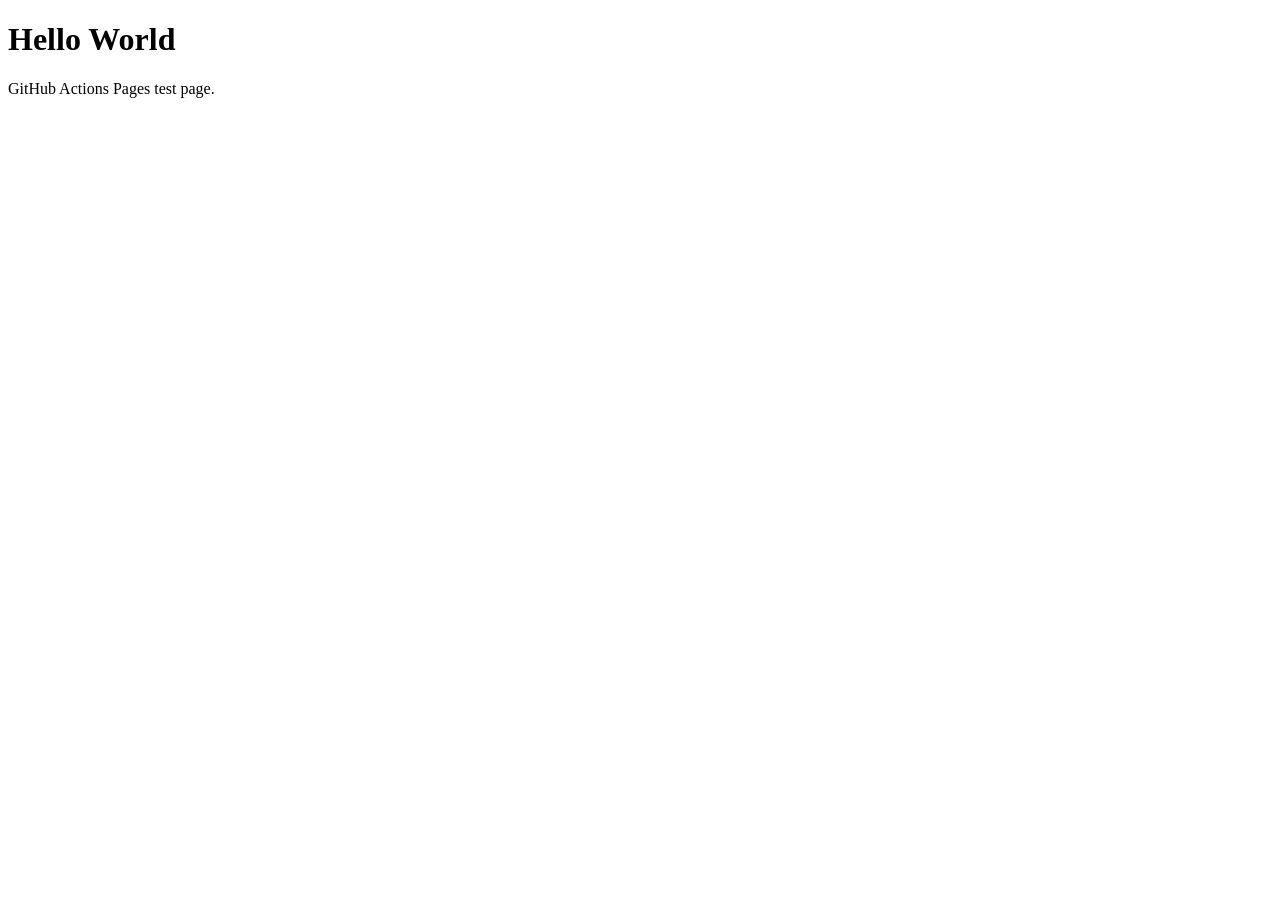
==== index.html @ bf252555 "Add simple Hello World index.html for GitHub Pages testing Agent-Logs-Url: https://github.com/rejuve" ====
<!DOCTYPE html>
<html lang="en">
<head>
  <meta charset="UTF-8">
  <meta name="viewport" content="width=device-width, initial-scale=1.0">
  <title>Hello World</title>
</head>
<body>
  <h1>Hello World</h1>
  <p>GitHub Actions Pages test page.</p>
</body>
</html>
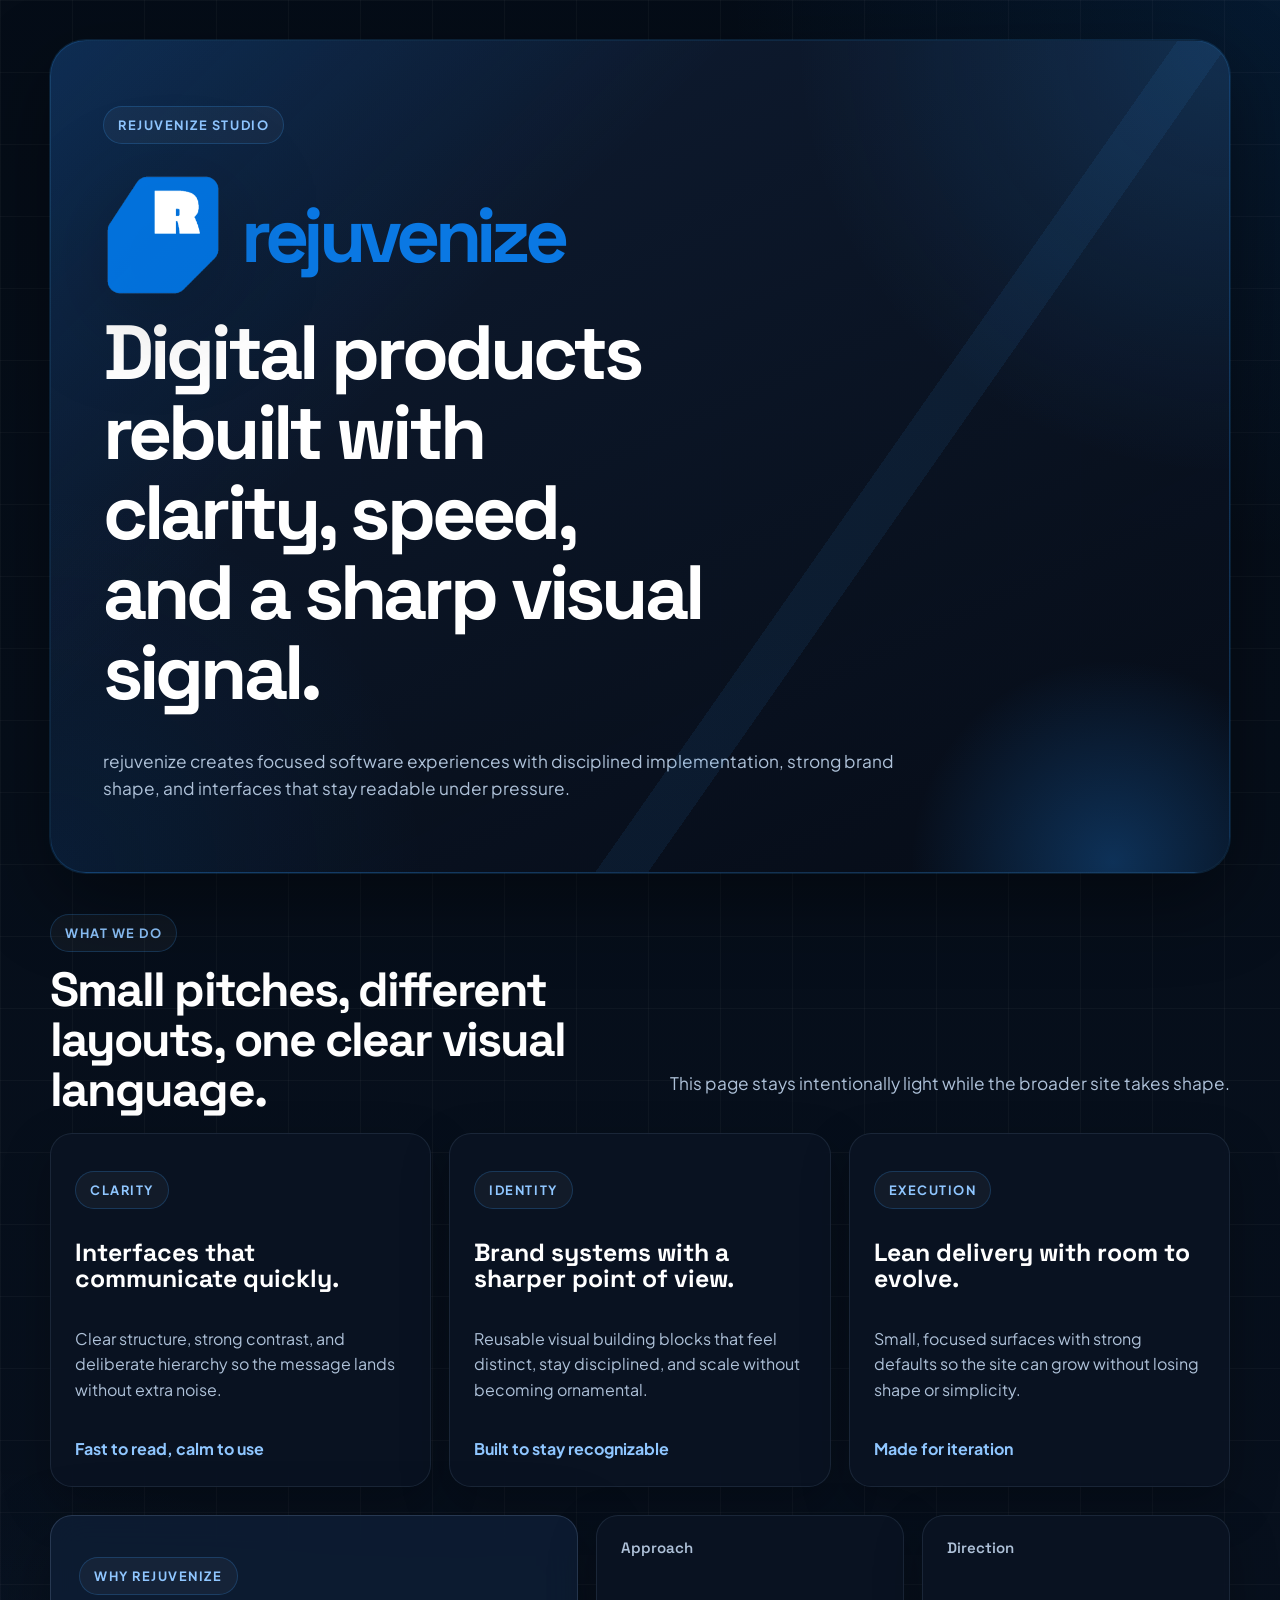
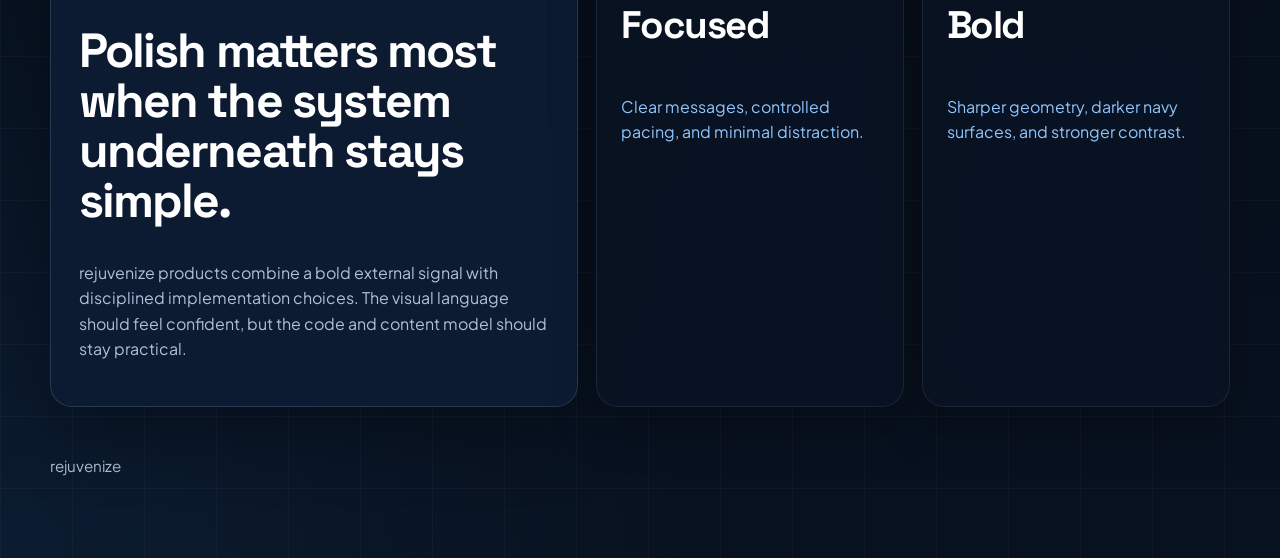
==== commit 8fbc394f: "Add Fiscora site structure with theme, icons, and landing pages" ====
--- a/index.html
+++ b/index.html
@@ -3,10 +3,85 @@
 <head>
   <meta charset="UTF-8">
   <meta name="viewport" content="width=device-width, initial-scale=1.0">
-  <title>Hello World</title>
+  <meta name="theme-color" content="#08111f">
+  <meta name="description" content="rejuvenize builds focused digital products with clear interfaces, strong systems, and measurable outcomes.">
+  <title>rejuvenize</title>
+  <link rel="icon" type="image/png" sizes="16x16" href="./icons/favicon-16.png">
+  <link rel="icon" type="image/png" sizes="32x32" href="./icons/favicon-32.png">
+  <link rel="apple-touch-icon" sizes="180x180" href="./icons/apple-touch-icon.png">
+  <link rel="icon" type="image/png" sizes="192x192" href="./icons/web-app-icon-192.png">
+  <link rel="stylesheet" href="./css/theme.css">
 </head>
-<body>
-  <h1>Hello World</h1>
-  <p>GitHub Actions Pages test page.</p>
+<body class="landing-page">
+  <main class="site-shell">
+    <section class="hero-card">
+      <div class="hero-copy">
+        <p class="eyebrow">rejuvenize Studio</p>
+        <div class="brand-lockup" aria-label="rejuvenize wordmark">
+          <img class="brand-mark" src="./icons/icon.png" alt="" aria-hidden="true">
+          <div class="brand-wordmark">rejuvenize</div>
+        </div>
+        <h1>Digital products rebuilt with clarity, speed, and a sharp visual signal.</h1>
+        <p class="lede">rejuvenize creates focused software experiences with disciplined implementation, strong brand shape, and interfaces that stay readable under pressure.</p>
+      </div>
+    </section>
+
+    <section class="section">
+      <div class="section-header">
+        <div>
+          <p class="eyebrow">What We Do</p>
+          <h2 class="section-title">Small pitches, different layouts, one clear visual language.</h2>
+        </div>
+        <p class="subtle section-copy">This page stays intentionally light while the broader site takes shape.</p>
+      </div>
+
+      <div class="card-grid">
+        <article class="surface-card product-card">
+          <p class="tag">Clarity</p>
+          <h3>Interfaces that communicate quickly.</h3>
+          <p>Clear structure, strong contrast, and deliberate hierarchy so the message lands without extra noise.</p>
+          <span class="text-link is-static">Fast to read, calm to use</span>
+        </article>
+
+        <article class="surface-card product-card">
+          <p class="tag">Identity</p>
+          <h3>Brand systems with a sharper point of view.</h3>
+          <p>Reusable visual building blocks that feel distinct, stay disciplined, and scale without becoming ornamental.</p>
+          <span class="text-link is-static">Built to stay recognizable</span>
+        </article>
+
+        <article class="surface-card product-card">
+          <p class="tag">Execution</p>
+          <h3>Lean delivery with room to evolve.</h3>
+          <p>Small, focused surfaces with strong defaults so the site can grow without losing shape or simplicity.</p>
+          <span class="text-link is-static">Made for iteration</span>
+        </article>
+      </div>
+    </section>
+
+    <section class="detail-grid">
+      <article class="elevated-card manifesto-card">
+        <p class="eyebrow">Why rejuvenize</p>
+        <h2>Polish matters most when the system underneath stays simple.</h2>
+        <p>rejuvenize products combine a bold external signal with disciplined implementation choices. The visual language should feel confident, but the code and content model should stay practical.</p>
+      </article>
+
+      <article class="metric-card">
+        <h3>Approach</h3>
+        <p class="metric-value">Focused</p>
+        <p class="metric-change">Clear messages, controlled pacing, and minimal distraction.</p>
+      </article>
+
+      <article class="metric-card">
+        <h3>Direction</h3>
+        <p class="metric-value">Bold</p>
+        <p class="metric-change">Sharper geometry, darker navy surfaces, and stronger contrast.</p>
+      </article>
+    </section>
+
+    <footer class="site-footer">
+      <p>rejuvenize</p>
+    </footer>
+  </main>
 </body>
 </html>
--- a/css/theme.css
+++ b/css/theme.css
@@ -0,0 +1,477 @@
+@import url('https://fonts.googleapis.com/css2?family=Plus+Jakarta+Sans:wght@400;500;600;700;800&family=Space+Grotesk:wght@500;700&display=swap');
+
+:root {
+  color-scheme: dark;
+
+  --color-background: #08111f;
+  --color-background-deep: #050b14;
+  --color-surface: rgba(10, 19, 35, 0.9);
+  --color-surface-elevated: rgba(13, 28, 50, 0.94);
+  --color-accent: #0a78e3;
+  --color-accent-strong: #33a0ff;
+  --color-accent-soft: rgba(10, 120, 227, 0.18);
+  --color-accent-glow: rgba(33, 145, 255, 0.28);
+  --color-text: #f3f8ff;
+  --color-text-high: #ffffff;
+  --color-text-secondary: #aec1d8;
+  --color-text-muted: #6c8098;
+  --color-divider: rgba(179, 213, 255, 0.1);
+  --color-divider-strong: rgba(179, 213, 255, 0.16);
+
+  --font-body: 'Plus Jakarta Sans', 'Avenir Next', 'Segoe UI', sans-serif;
+  --font-display: 'Space Grotesk', 'Plus Jakarta Sans', sans-serif;
+
+  --radius-xs: 12px;
+  --radius-sm: 16px;
+  --radius-md: 22px;
+  --radius-lg: 28px;
+  --radius-xl: 36px;
+  --radius-pill: 999px;
+
+  --shadow-soft: 0 18px 48px rgba(0, 0, 0, 0.26);
+  --shadow-card: 0 24px 70px rgba(0, 0, 0, 0.34);
+  --shadow-accent: 0 0 0 1px rgba(51, 160, 255, 0.14), 0 28px 80px rgba(0, 0, 0, 0.42);
+
+  --content-width: 1180px;
+}
+
+*,
+*::before,
+*::after {
+  box-sizing: border-box;
+}
+
+html {
+  background:
+    radial-gradient(circle at 18% 10%, rgba(10, 120, 227, 0.18), transparent 22%),
+    radial-gradient(circle at 84% 22%, rgba(51, 160, 255, 0.16), transparent 20%),
+    linear-gradient(180deg, rgba(255, 255, 255, 0.02), transparent 18%),
+    var(--color-background-deep);
+}
+
+body {
+  min-height: 100vh;
+  margin: 0;
+  padding: 40px 20px 64px;
+  color: var(--color-text);
+  font-family: var(--font-body);
+  line-height: 1.6;
+  background:
+    linear-gradient(rgba(255, 255, 255, 0.03) 1px, transparent 1px),
+    linear-gradient(90deg, rgba(255, 255, 255, 0.03) 1px, transparent 1px),
+    radial-gradient(circle at top right, rgba(10, 120, 227, 0.12), transparent 22%),
+    radial-gradient(circle at bottom left, rgba(51, 160, 255, 0.08), transparent 28%),
+    linear-gradient(180deg, rgba(3, 10, 19, 0.64), rgba(8, 17, 31, 0.94)),
+    var(--color-background);
+  background-size: 72px 72px, 72px 72px, auto, auto, auto, auto;
+}
+
+img,
+svg,
+video {
+  display: block;
+  max-width: 100%;
+}
+
+a {
+  color: var(--color-accent-strong);
+  text-decoration: none;
+  transition:
+    color 180ms ease,
+    border-color 180ms ease,
+    background-color 180ms ease,
+    transform 180ms ease,
+    box-shadow 180ms ease;
+}
+
+a:hover {
+  color: var(--color-text-high);
+}
+
+p,
+li,
+dd {
+  color: var(--color-text-secondary);
+}
+
+h1,
+h2,
+h3,
+h4,
+h5,
+h6 {
+  margin: 0;
+  color: var(--color-text-high);
+  font-family: var(--font-display);
+  line-height: 1.04;
+}
+
+h1 {
+  font-size: clamp(2.8rem, 6vw, 5.6rem);
+  letter-spacing: -0.05em;
+  max-width: 12ch;
+}
+
+h2 {
+  font-size: clamp(1.9rem, 4vw, 3rem);
+  letter-spacing: -0.04em;
+}
+
+h3 {
+  font-size: clamp(1.2rem, 2.4vw, 1.55rem);
+}
+
+main,
+.page-shell,
+.site-shell {
+  width: min(100%, var(--content-width));
+  margin: 0 auto;
+}
+
+.site-shell,
+.page-shell {
+  display: grid;
+  gap: 28px;
+}
+
+.hero-card,
+.surface-card,
+.elevated-card,
+.metric-card {
+  position: relative;
+  overflow: hidden;
+  border-radius: var(--radius-md);
+}
+
+.surface-card,
+.metric-card {
+  padding: 24px;
+  background: var(--color-surface);
+  border: 1px solid var(--color-divider);
+  box-shadow: var(--shadow-soft);
+  backdrop-filter: blur(14px);
+}
+
+.elevated-card {
+  padding: 28px;
+  background: var(--color-surface-elevated);
+  border: 1px solid var(--color-divider-strong);
+  box-shadow: var(--shadow-card);
+  backdrop-filter: blur(18px);
+}
+
+.hero-card {
+  padding: clamp(28px, 5vw, 52px);
+  border-radius: var(--radius-xl);
+  border: 1px solid rgba(51, 160, 255, 0.18);
+  background:
+    linear-gradient(135deg, rgba(10, 120, 227, 0.18), transparent 34%),
+    radial-gradient(circle at top right, rgba(51, 160, 255, 0.18), transparent 30%),
+    radial-gradient(circle at bottom left, rgba(10, 120, 227, 0.1), transparent 26%),
+    linear-gradient(155deg, rgba(15, 29, 52, 0.98), rgba(6, 12, 22, 0.96));
+  box-shadow: var(--shadow-accent);
+}
+
+.hero-card::before {
+  content: '';
+  position: absolute;
+  inset: 0;
+  background:
+    linear-gradient(125deg, transparent 0 64%, rgba(51, 160, 255, 0.08) 64% 67%, transparent 67% 100%);
+  pointer-events: none;
+}
+
+.hero-card::after {
+  content: '';
+  position: absolute;
+  right: -8%;
+  bottom: -24%;
+  width: min(44vw, 420px);
+  aspect-ratio: 1;
+  border-radius: 24% 32% 38% 24%;
+  transform: rotate(14deg);
+  background: radial-gradient(circle, var(--color-accent-glow), transparent 68%);
+  pointer-events: none;
+}
+
+.hero-grid {
+  display: grid;
+  grid-template-columns: minmax(0, 1.35fr) minmax(300px, 0.85fr);
+  gap: 24px;
+  align-items: stretch;
+}
+
+.hero-copy,
+.section,
+.detail-grid,
+.product-card,
+.manifesto-card,
+.signal-panel {
+  display: grid;
+  gap: 18px;
+}
+
+.brand-lockup {
+  display: flex;
+  flex-wrap: wrap;
+  align-items: center;
+  gap: 18px;
+}
+
+.brand-mark {
+  display: block;
+  width: clamp(88px, 12vw, 120px);
+  aspect-ratio: 1;
+  height: auto;
+  object-fit: contain;
+  filter: drop-shadow(0 20px 50px rgba(0, 0, 0, 0.28));
+}
+
+.brand-wordmark {
+  color: var(--color-accent);
+  font-family: var(--font-display);
+  font-size: clamp(2.6rem, 6vw, 5.4rem);
+  font-weight: 700;
+  letter-spacing: -0.07em;
+  line-height: 0.9;
+  text-transform: lowercase;
+}
+
+.eyebrow,
+.tag {
+  display: inline-flex;
+  align-items: center;
+  gap: 8px;
+  width: fit-content;
+  padding: 8px 14px;
+  border-radius: var(--radius-pill);
+  background: rgba(255, 255, 255, 0.04);
+  border: 1px solid rgba(51, 160, 255, 0.22);
+  color: #8fc6ff;
+  font-size: 0.8rem;
+  font-weight: 700;
+  letter-spacing: 0.12em;
+  text-transform: uppercase;
+}
+
+.lede,
+.section-copy {
+  max-width: 64ch;
+  font-size: 1.08rem;
+  color: var(--color-text-secondary);
+}
+
+.action-row {
+  display: flex;
+  flex-wrap: wrap;
+  gap: 12px;
+}
+
+.button-primary,
+.button-secondary {
+  display: inline-flex;
+  align-items: center;
+  justify-content: center;
+  gap: 10px;
+  min-height: 52px;
+  padding: 14px 20px;
+  border-radius: var(--radius-pill);
+  border: 1px solid transparent;
+  font: inherit;
+  font-weight: 700;
+  line-height: 1;
+  cursor: pointer;
+}
+
+.button-primary {
+  color: #f7fbff;
+  background: linear-gradient(135deg, #1c92ff, var(--color-accent));
+  box-shadow: 0 14px 34px rgba(10, 120, 227, 0.24);
+}
+
+.button-primary:hover {
+  transform: translateY(-1px);
+  box-shadow: 0 18px 42px rgba(10, 120, 227, 0.3);
+}
+
+.button-secondary {
+  color: var(--color-text-high);
+  background: rgba(255, 255, 255, 0.04);
+  border-color: var(--color-divider);
+}
+
+.button-secondary:hover {
+  background: rgba(255, 255, 255, 0.08);
+  border-color: rgba(143, 198, 255, 0.28);
+  transform: translateY(-1px);
+}
+
+.section-header {
+  display: flex;
+  flex-wrap: wrap;
+  align-items: end;
+  justify-content: space-between;
+  gap: 12px;
+}
+
+.section-title {
+  max-width: 18ch;
+}
+
+.card-grid,
+.detail-grid {
+  display: grid;
+  gap: 18px;
+}
+
+.card-grid {
+  grid-template-columns: repeat(auto-fit, minmax(240px, 1fr));
+}
+
+.detail-grid {
+  grid-template-columns: minmax(0, 1.2fr) repeat(2, minmax(0, 0.7fr));
+}
+
+.product-card {
+  min-height: 100%;
+}
+
+.text-link {
+  display: inline-flex;
+  align-items: center;
+  gap: 10px;
+  margin-top: auto;
+  color: #8fc6ff;
+  font-weight: 700;
+}
+
+.text-link::after {
+  content: '->';
+}
+
+.text-link.is-static::after {
+  content: '';
+}
+
+.muted,
+.subtle {
+  color: var(--color-text-secondary);
+}
+
+.signal-panel {
+  align-content: start;
+}
+
+.signal-label {
+  margin: 0;
+  color: #8fc6ff;
+  font-size: 0.82rem;
+  font-weight: 700;
+  letter-spacing: 0.12em;
+  text-transform: uppercase;
+}
+
+.signal-list {
+  display: grid;
+  gap: 12px;
+  padding: 0;
+  margin: 0;
+  list-style: none;
+}
+
+.signal-list li {
+  display: grid;
+  grid-template-columns: auto 1fr;
+  gap: 12px;
+  align-items: start;
+}
+
+.signal-list span {
+  display: inline-flex;
+  align-items: center;
+  justify-content: center;
+  width: 34px;
+  min-width: 34px;
+  height: 34px;
+  border-radius: 50%;
+  background: rgba(51, 160, 255, 0.12);
+  color: #9bd0ff;
+  font-size: 0.82rem;
+  font-weight: 800;
+}
+
+.metric-card h3 {
+  color: var(--color-text-secondary);
+  font-size: 0.94rem;
+  font-weight: 600;
+}
+
+.metric-value {
+  color: var(--color-text-high);
+  font-family: var(--font-display);
+  font-size: clamp(1.8rem, 3vw, 2.6rem);
+  font-weight: 700;
+  letter-spacing: -0.04em;
+}
+
+.metric-change {
+  color: #8fc6ff;
+}
+
+.site-footer {
+  display: flex;
+  flex-wrap: wrap;
+  justify-content: space-between;
+  gap: 12px;
+  padding-top: 4px;
+  color: var(--color-text-muted);
+  font-size: 0.95rem;
+}
+
+.footer-links {
+  display: flex;
+  flex-wrap: wrap;
+  gap: 16px;
+}
+
+@media (max-width: 920px) {
+  .hero-grid,
+  .detail-grid {
+    grid-template-columns: 1fr;
+  }
+
+  .section-title {
+    max-width: 24ch;
+  }
+}
+
+@media (max-width: 720px) {
+  body {
+    padding: 24px 16px 40px;
+    background-size: 48px 48px, 48px 48px, auto, auto, auto, auto;
+  }
+
+  .hero-card,
+  .surface-card,
+  .elevated-card,
+  .metric-card {
+    padding: 22px;
+  }
+
+  .brand-lockup {
+    gap: 14px;
+  }
+
+  .brand-wordmark {
+    font-size: clamp(2.1rem, 11vw, 3.5rem);
+  }
+
+  .button-primary,
+  .button-secondary {
+    width: 100%;
+  }
+
+  .action-row {
+    display: grid;
+  }
+}
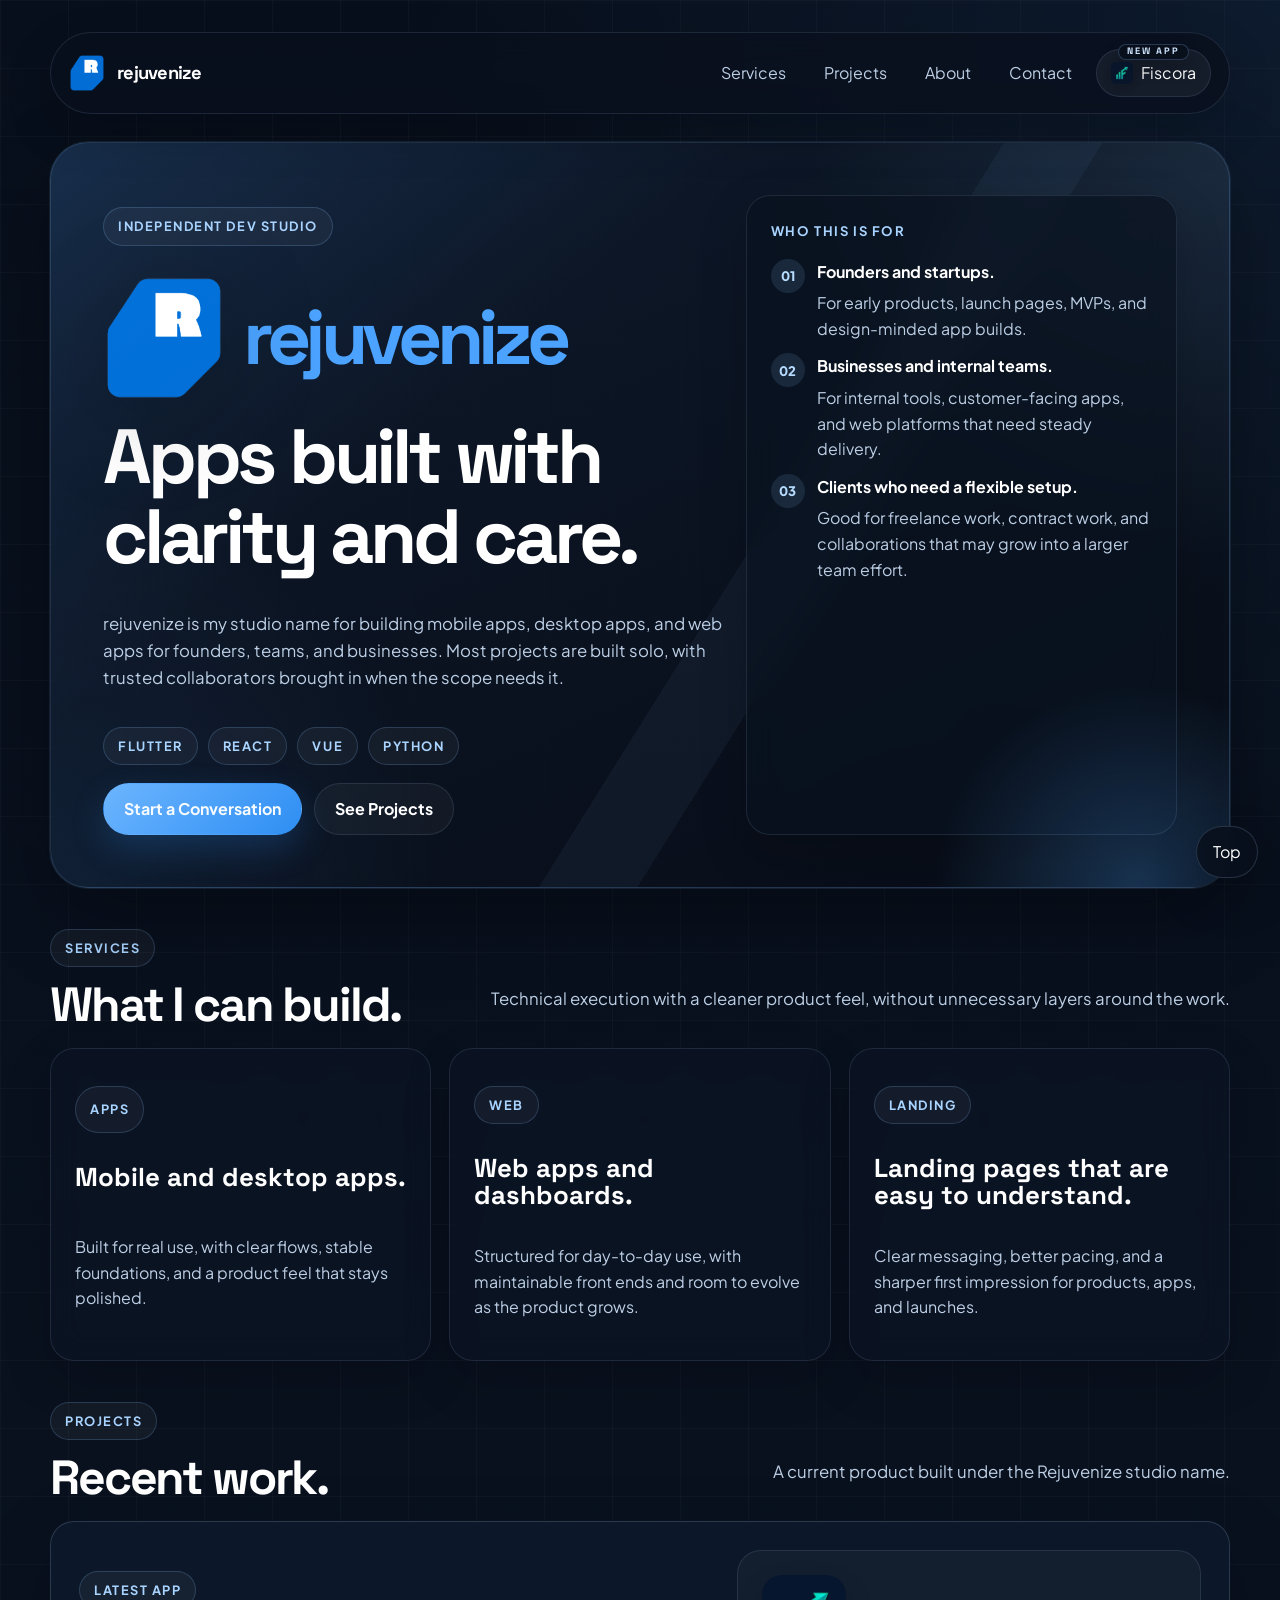
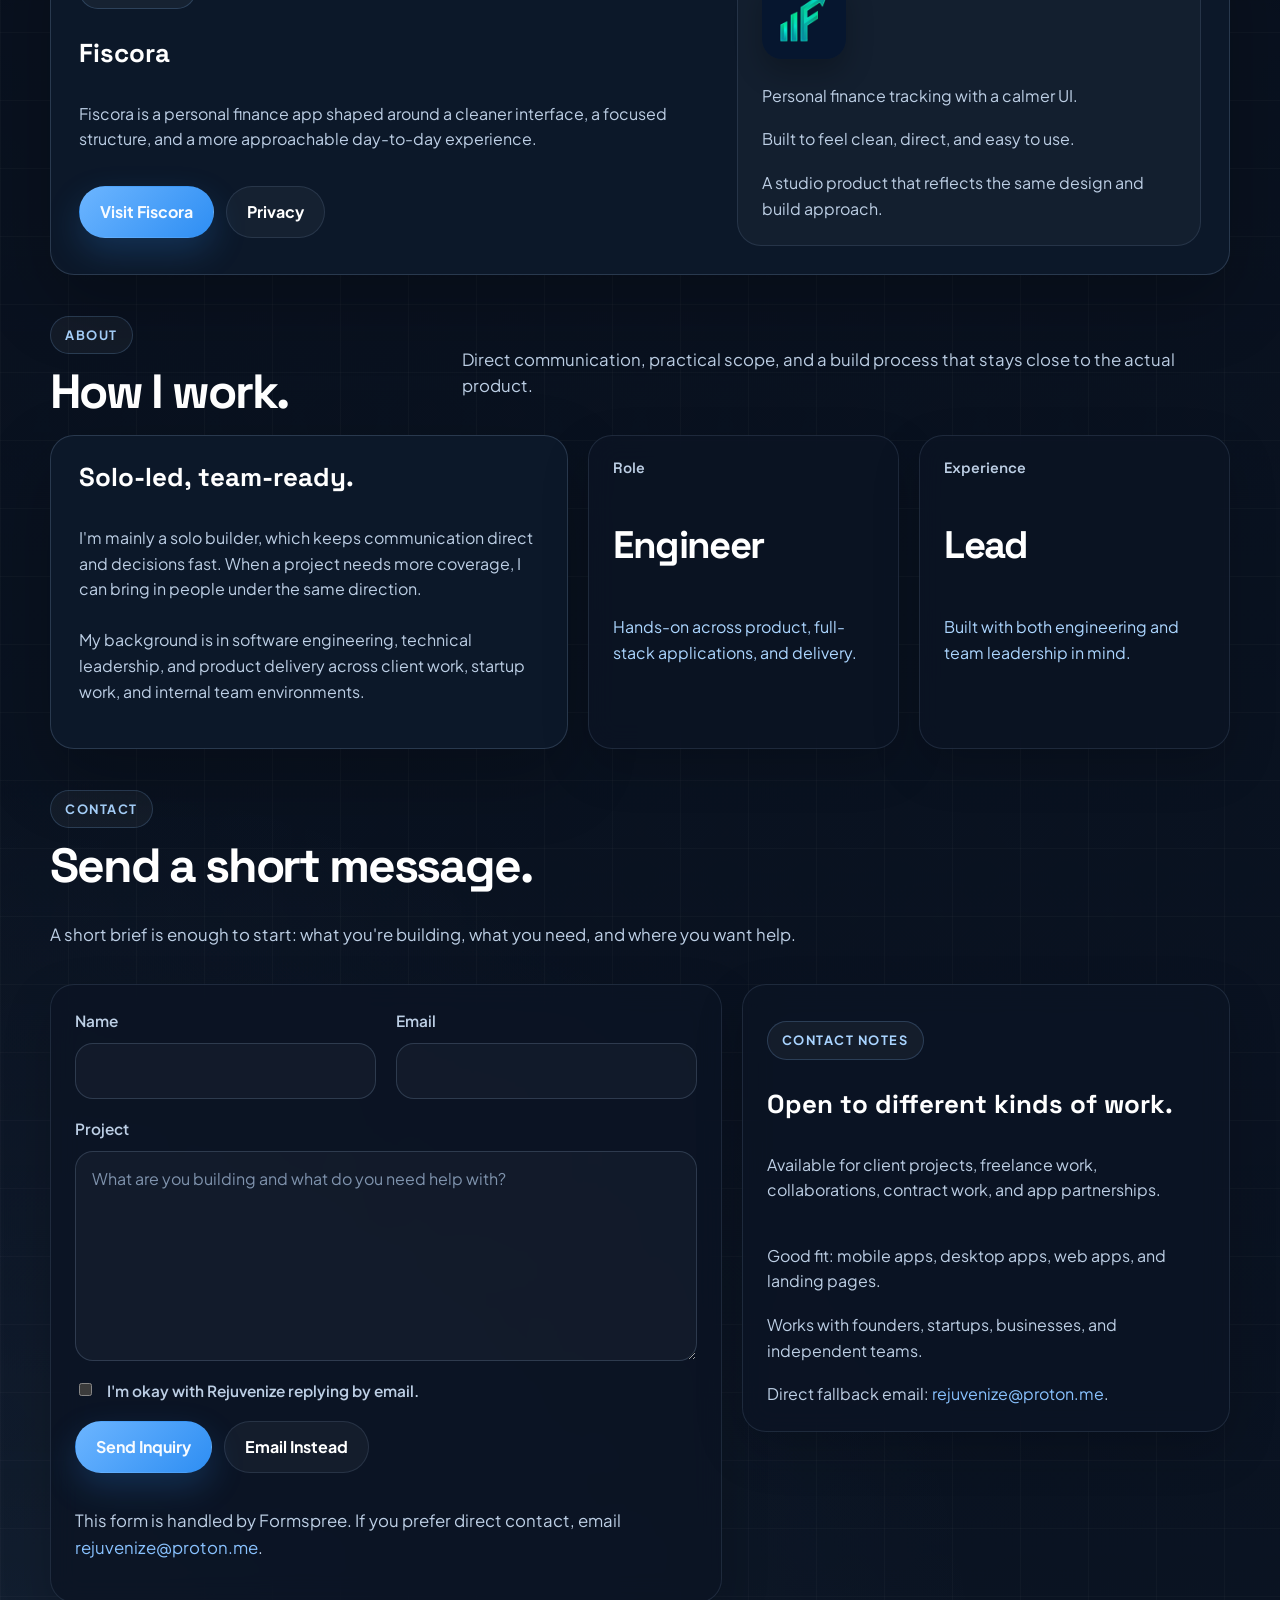
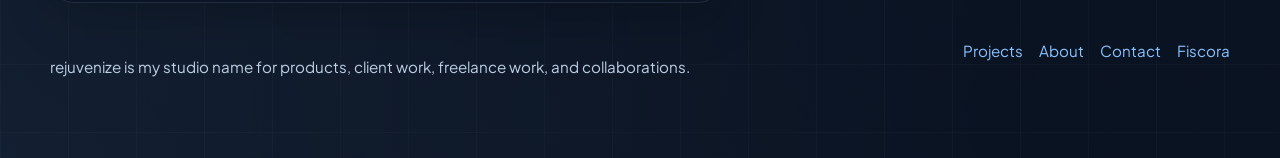
==== commit 2687ff9e: "refactor: update theme styles and enhance HTML structure - Modified CSS variables for improved color" ====
--- a/index.html
+++ b/index.html
@@ -3,8 +3,10 @@
 <head>
   <meta charset="UTF-8">
   <meta name="viewport" content="width=device-width, initial-scale=1.0">
-  <meta name="theme-color" content="#08111f">
-  <meta name="description" content="rejuvenize builds focused digital products with clear interfaces, strong systems, and measurable outcomes.">
+  <meta name="theme-color" content="#0a1322">
+  <meta name="description" content="rejuvenize is an indie-focused dev studio building mobile apps, desktop apps, and web apps for founders, teams, and businesses.">
+  <meta name="google-site-verification" content="tuWBf2UiYq0NSJHIGPPIli4gIiateKBWPWQjrOWc-LE" />
+
   <title>rejuvenize</title>
   <link rel="icon" type="image/png" sizes="16x16" href="./icons/favicon-16.png">
   <link rel="icon" type="image/png" sizes="32x32" href="./icons/favicon-32.png">
@@ -12,76 +14,271 @@
   <link rel="icon" type="image/png" sizes="192x192" href="./icons/web-app-icon-192.png">
   <link rel="stylesheet" href="./css/theme.css">
 </head>
-<body class="landing-page">
+<body class="landing-page" id="top">
   <main class="site-shell">
-    <section class="hero-card">
+    <header class="topbar surface-card">
+      <a class="mini-brand" href="#top" aria-label="rejuvenize home">
+        <img class="mini-brand-mark" src="./icons/icon.png" alt="" aria-hidden="true">
+        <span class="mini-brand-wordmark">rejuvenize</span>
+      </a>
+
+      <div class="nav-shell">
+        <input class="nav-toggle-input" id="nav-toggle" type="checkbox" aria-hidden="true">
+        <label class="nav-toggle" for="nav-toggle" aria-label="Toggle navigation">
+          <span class="nav-toggle-bar"></span>
+          <span class="nav-toggle-bar"></span>
+          <span class="nav-toggle-bar"></span>
+          <span class="visually-hidden">Menu</span>
+        </label>
+
+        <nav class="site-nav" aria-label="Primary navigation">
+          <a href="#services">Services</a>
+          <a href="#projects">Projects</a>
+          <a href="#about">About</a>
+          <a href="#contact">Contact</a>
+          <a class="nav-cta nav-app-link" href="./fiscora/" aria-label="Latest App: Fiscora">
+            <span class="nav-app-badge" aria-hidden="true">New app</span>
+            <img class="nav-app-icon" src="./fiscora/icons/favicon-32.png" alt="" aria-hidden="true">
+            <span>Fiscora</span>
+          </a>
+        </nav>
+      </div>
+    </header>
+
+    <section class="hero-card hero-grid" aria-labelledby="hero-title">
       <div class="hero-copy">
-        <p class="eyebrow">rejuvenize Studio</p>
+        <p class="eyebrow">Independent Dev Studio</p>
+
         <div class="brand-lockup" aria-label="rejuvenize wordmark">
           <img class="brand-mark" src="./icons/icon.png" alt="" aria-hidden="true">
           <div class="brand-wordmark">rejuvenize</div>
         </div>
-        <h1>Digital products rebuilt with clarity, speed, and a sharp visual signal.</h1>
-        <p class="lede">rejuvenize creates focused software experiences with disciplined implementation, strong brand shape, and interfaces that stay readable under pressure.</p>
-      </div>
-    </section>
-
-    <section class="section">
-      <div class="section-header">
-        <div>
-          <p class="eyebrow">What We Do</p>
-          <h2 class="section-title">Small pitches, different layouts, one clear visual language.</h2>
-        </div>
-        <p class="subtle section-copy">This page stays intentionally light while the broader site takes shape.</p>
+
+        <h1 id="hero-title">Apps built with clarity and care.</h1>
+        <p class="lede">rejuvenize is my studio name for building mobile apps, desktop apps, and web apps for founders, teams, and businesses. Most projects are built solo, with trusted collaborators brought in when the scope needs it.</p>
+
+        <div class="pill-row" aria-label="Studio focus areas">
+          <span class="tag">Flutter</span>
+          <span class="tag">React</span>
+          <span class="tag">Vue</span>
+          <span class="tag">Python</span>
+        </div>
+
+        <div class="action-row">
+          <a class="button-primary" href="#contact">Start a Conversation</a>
+          <a class="button-secondary" href="#projects">See Projects</a>
+        </div>
+      </div>
+
+      <aside class="surface-card hero-panel signal-panel" aria-labelledby="fit-title">
+        <p class="signal-label" id="fit-title">Who this is for</p>
+
+        <ul class="signal-list">
+          <li>
+            <span>01</span>
+            <div>
+              <strong>Founders and startups.</strong>
+              <p>For early products, launch pages, MVPs, and design-minded app builds.</p>
+            </div>
+          </li>
+          <li>
+            <span>02</span>
+            <div>
+              <strong>Businesses and internal teams.</strong>
+              <p>For internal tools, customer-facing apps, and web platforms that need steady delivery.</p>
+            </div>
+          </li>
+          <li>
+            <span>03</span>
+            <div>
+              <strong>Clients who need a flexible setup.</strong>
+              <p>Good for freelance work, contract work, and collaborations that may grow into a larger team effort.</p>
+            </div>
+          </li>
+        </ul>
+      </aside>
+    </section>
+
+    <section class="section" id="services" aria-labelledby="services-title">
+      <div class="section-header">
+        <div>
+          <p class="eyebrow">Services</p>
+          <h2 class="section-title" id="services-title">What I can build.</h2>
+        </div>
+        <p class="section-copy">Technical execution with a cleaner product feel, without unnecessary layers around the work.</p>
       </div>
 
       <div class="card-grid">
         <article class="surface-card product-card">
-          <p class="tag">Clarity</p>
-          <h3>Interfaces that communicate quickly.</h3>
-          <p>Clear structure, strong contrast, and deliberate hierarchy so the message lands without extra noise.</p>
-          <span class="text-link is-static">Fast to read, calm to use</span>
+          <p class="tag">Apps</p>
+          <h3>Mobile and desktop apps.</h3>
+          <p>Built for real use, with clear flows, stable foundations, and a product feel that stays polished.</p>
         </article>
 
         <article class="surface-card product-card">
-          <p class="tag">Identity</p>
-          <h3>Brand systems with a sharper point of view.</h3>
-          <p>Reusable visual building blocks that feel distinct, stay disciplined, and scale without becoming ornamental.</p>
-          <span class="text-link is-static">Built to stay recognizable</span>
+          <p class="tag">Web</p>
+          <h3>Web apps and dashboards.</h3>
+          <p>Structured for day-to-day use, with maintainable front ends and room to evolve as the product grows.</p>
         </article>
 
         <article class="surface-card product-card">
-          <p class="tag">Execution</p>
-          <h3>Lean delivery with room to evolve.</h3>
-          <p>Small, focused surfaces with strong defaults so the site can grow without losing shape or simplicity.</p>
-          <span class="text-link is-static">Made for iteration</span>
-        </article>
-      </div>
-    </section>
-
-    <section class="detail-grid">
-      <article class="elevated-card manifesto-card">
-        <p class="eyebrow">Why rejuvenize</p>
-        <h2>Polish matters most when the system underneath stays simple.</h2>
-        <p>rejuvenize products combine a bold external signal with disciplined implementation choices. The visual language should feel confident, but the code and content model should stay practical.</p>
+          <p class="tag">Landing</p>
+          <h3>Landing pages that are easy to understand.</h3>
+          <p>Clear messaging, better pacing, and a sharper first impression for products, apps, and launches.</p>
+        </article>
+      </div>
+    </section>
+
+    <section class="section" id="projects" aria-labelledby="projects-title">
+      <div class="section-header">
+        <div>
+          <p class="eyebrow">Projects</p>
+          <h2 class="section-title" id="projects-title">Recent work.</h2>
+        </div>
+        <p class="section-copy">A current product built under the Rejuvenize studio name.</p>
+      </div>
+
+      <article class="elevated-card project-feature">
+        <div class="project-feature-copy">
+          <p class="tag">Latest App</p>
+          <h3>Fiscora</h3>
+          <p>Fiscora is a personal finance app shaped around a cleaner interface, a focused structure, and a more approachable day-to-day experience.</p>
+
+          <div class="action-row">
+            <a class="button-primary" href="./fiscora/">Visit Fiscora</a>
+            <a class="button-secondary" href="./fiscora/privacy-policy.html">Privacy</a>
+          </div>
+        </div>
+
+        <div class="project-feature-panel">
+          <img class="project-app-icon" src="./fiscora/icons/web-app-icon-192.png" alt="Fiscora app icon">
+
+          <ul class="project-highlights">
+            <li>Personal finance tracking with a calmer UI.</li>
+            <li>Built to feel clean, direct, and easy to use.</li>
+            <li>A studio product that reflects the same design and build approach.</li>
+          </ul>
+        </div>
       </article>
-
-      <article class="metric-card">
-        <h3>Approach</h3>
-        <p class="metric-value">Focused</p>
-        <p class="metric-change">Clear messages, controlled pacing, and minimal distraction.</p>
-      </article>
-
-      <article class="metric-card">
-        <h3>Direction</h3>
-        <p class="metric-value">Bold</p>
-        <p class="metric-change">Sharper geometry, darker navy surfaces, and stronger contrast.</p>
-      </article>
+    </section>
+
+    <section class="section" id="about" aria-labelledby="about-title">
+      <div class="section-header">
+        <div>
+          <p class="eyebrow">About</p>
+          <h2 class="section-title" id="about-title">How I work.</h2>
+        </div>
+        <p class="section-copy">Direct communication, practical scope, and a build process that stays close to the actual product.</p>
+      </div>
+
+      <div class="about-grid">
+        <article class="elevated-card manifesto-card">
+          <h3>Solo-led, team-ready.</h3>
+          <p>I'm mainly a solo builder, which keeps communication direct and decisions fast. When a project needs more coverage, I can bring in people under the same direction. <br /><br />
+            My background is in software engineering, technical leadership, and product delivery across client work, startup work, and internal team environments.</p>
+        </article>
+
+        <article class="metric-card">
+          <h3>Role</h3>
+          <p class="metric-value">Engineer</p>
+          <p class="metric-change">Hands-on across product, full-stack applications, and delivery.</p>
+        </article>
+
+        <article class="metric-card">
+          <h3>Experience</h3>
+          <p class="metric-value">Lead</p>
+          <p class="metric-change">Built with both engineering and team leadership in mind.</p>
+        </article>
+      </div>
+    </section>
+
+    <section class="section" id="contact" aria-labelledby="contact-title">
+      <div class="section-header">
+        <div>
+          <p class="eyebrow">Contact</p>
+          <h2 class="section-title" id="contact-title">Send a short message.</h2>
+        </div>
+        <p class="section-copy">A short brief is enough to start: what you're building, what you need, and where you want help.</p>
+      </div>
+
+      <div class="contact-grid">
+        <!-- Replace the action URL with your protected form provider endpoint before going live, and enable provider-side CAPTCHA or bot scoring. -->
+        <form class="surface-card contact-form" action="https://formspree.io/f/xdaygvnp" method="POST">
+          <input type="hidden" name="_subject" value="New Rejuvenize studio inquiry">
+
+          <div class="contact-trap" aria-hidden="true">
+            <label for="company-name">Company</label>
+            <input id="company-name" name="_gotcha" type="text" tabindex="-1" autocomplete="off">
+          </div>
+
+          <div class="field-grid">
+            <label class="form-field" for="contact-name">
+              <span>Name</span>
+              <input id="contact-name" name="name" type="text" autocomplete="name" required>
+            </label>
+
+            <label class="form-field" for="contact-email">
+              <span>Email</span>
+              <input id="contact-email" name="email" type="email" autocomplete="email" required>
+            </label>
+          </div>
+
+          <label class="form-field" for="contact-message">
+            <span>Project</span>
+            <textarea id="contact-message" name="message" rows="7" autocomplete="off" placeholder="What are you building and what do you need help with?" required></textarea>
+          </label>
+
+          <label class="checkbox-field" for="contact-consent">
+            <input id="contact-consent" name="consent" type="checkbox" required>
+            <span>I'm okay with Rejuvenize replying by email.</span>
+          </label>
+
+          <div class="action-row">
+            <button class="button-primary" type="submit">Send Inquiry</button>
+            <a class="button-secondary" href="mailto:rejuvenize@proton.me">Email Instead</a>
+          </div>
+
+          <p class="form-note">This form is handled by Formspree. If you prefer direct contact, email <a href="mailto:rejuvenize@proton.me">rejuvenize@proton.me</a>.</p>
+        </form>
+
+        <aside class="surface-card contact-panel" aria-labelledby="contact-notes-title">
+          <p class="tag">Contact Notes</p>
+          <h3 id="contact-notes-title">Open to different kinds of work.</h3>
+          <p>Available for client projects, freelance work, collaborations, contract work, and app partnerships.</p>
+          <ul class="contact-list">
+            <li>Good fit: mobile apps, desktop apps, web apps, and landing pages.</li>
+            <li>Works with founders, startups, businesses, and independent teams.</li>
+            <li>Direct fallback email: <a href="mailto:rejuvenize@proton.me">rejuvenize@proton.me</a>.</li>
+          </ul>
+        </aside>
+      </div>
     </section>
 
     <footer class="site-footer">
-      <p>rejuvenize</p>
+      <p>rejuvenize is my studio name for products, client work, freelance work, and collaborations.</p>
+
+      <div class="footer-links">
+        <a href="#projects">Projects</a>
+        <a href="#about">About</a>
+        <a href="#contact">Contact</a>
+        <a href="./fiscora/">Fiscora</a>
+      </div>
     </footer>
   </main>
+
+  <a class="back-to-top" href="#top" aria-label="Return to top">Top</a>
+
+  <script>
+    const navToggle = document.querySelector('#nav-toggle');
+    const navLinks = document.querySelectorAll('.site-nav a');
+
+    if (navToggle && navLinks.length > 0) {
+      navLinks.forEach((link) => {
+        link.addEventListener('click', () => {
+          navToggle.checked = false;
+        });
+      });
+    }
+  </script>
 </body>
 </html>
--- a/css/theme.css
+++ b/css/theme.css
@@ -3,34 +3,35 @@
 :root {
   color-scheme: dark;
 
-  --color-background: #08111f;
-  --color-background-deep: #050b14;
-  --color-surface: rgba(10, 19, 35, 0.9);
-  --color-surface-elevated: rgba(13, 28, 50, 0.94);
-  --color-accent: #0a78e3;
-  --color-accent-strong: #33a0ff;
-  --color-accent-soft: rgba(10, 120, 227, 0.18);
-  --color-accent-glow: rgba(33, 145, 255, 0.28);
-  --color-text: #f3f8ff;
+  --color-background: #0a1322;
+  --color-background-deep: #060c15;
+  --color-surface: rgba(11, 20, 36, 0.82);
+  --color-surface-elevated: rgba(14, 25, 43, 0.92);
+  --color-surface-soft: rgba(255, 255, 255, 0.04);
+  --color-accent: #4ba3ff;
+  --color-accent-strong: #89c2ff;
+  --color-accent-soft: rgba(75, 163, 255, 0.15);
+  --color-accent-glow: rgba(75, 163, 255, 0.24);
+  --color-text: #edf4ff;
   --color-text-high: #ffffff;
-  --color-text-secondary: #aec1d8;
-  --color-text-muted: #6c8098;
-  --color-divider: rgba(179, 213, 255, 0.1);
-  --color-divider-strong: rgba(179, 213, 255, 0.16);
+  --color-text-secondary: #bdcfe5;
+  --color-text-muted: #7f93ad;
+  --color-divider: rgba(173, 204, 241, 0.12);
+  --color-divider-strong: rgba(173, 204, 241, 0.18);
 
   --font-body: 'Plus Jakarta Sans', 'Avenir Next', 'Segoe UI', sans-serif;
   --font-display: 'Space Grotesk', 'Plus Jakarta Sans', sans-serif;
 
   --radius-xs: 12px;
-  --radius-sm: 16px;
-  --radius-md: 22px;
-  --radius-lg: 28px;
-  --radius-xl: 36px;
+  --radius-sm: 18px;
+  --radius-md: 24px;
+  --radius-lg: 30px;
+  --radius-xl: 38px;
   --radius-pill: 999px;
 
-  --shadow-soft: 0 18px 48px rgba(0, 0, 0, 0.26);
-  --shadow-card: 0 24px 70px rgba(0, 0, 0, 0.34);
-  --shadow-accent: 0 0 0 1px rgba(51, 160, 255, 0.14), 0 28px 80px rgba(0, 0, 0, 0.42);
+  --shadow-soft: 0 18px 48px rgba(0, 0, 0, 0.18);
+  --shadow-card: 0 28px 72px rgba(0, 0, 0, 0.24);
+  --shadow-accent: 0 0 0 1px rgba(137, 194, 255, 0.1), 0 30px 80px rgba(0, 0, 0, 0.3);
 
   --content-width: 1180px;
 }
@@ -42,28 +43,29 @@
 }
 
 html {
+  scroll-behavior: smooth;
   background:
-    radial-gradient(circle at 18% 10%, rgba(10, 120, 227, 0.18), transparent 22%),
-    radial-gradient(circle at 84% 22%, rgba(51, 160, 255, 0.16), transparent 20%),
-    linear-gradient(180deg, rgba(255, 255, 255, 0.02), transparent 18%),
+    radial-gradient(circle at 16% 14%, rgba(75, 163, 255, 0.15), transparent 22%),
+    radial-gradient(circle at 84% 18%, rgba(137, 194, 255, 0.12), transparent 18%),
+    linear-gradient(180deg, rgba(255, 255, 255, 0.02), transparent 20%),
     var(--color-background-deep);
 }
 
 body {
   min-height: 100vh;
   margin: 0;
-  padding: 40px 20px 64px;
+  padding: 32px 20px 64px;
   color: var(--color-text);
   font-family: var(--font-body);
   line-height: 1.6;
   background:
-    linear-gradient(rgba(255, 255, 255, 0.03) 1px, transparent 1px),
-    linear-gradient(90deg, rgba(255, 255, 255, 0.03) 1px, transparent 1px),
-    radial-gradient(circle at top right, rgba(10, 120, 227, 0.12), transparent 22%),
-    radial-gradient(circle at bottom left, rgba(51, 160, 255, 0.08), transparent 28%),
-    linear-gradient(180deg, rgba(3, 10, 19, 0.64), rgba(8, 17, 31, 0.94)),
+    linear-gradient(rgba(255, 255, 255, 0.025) 1px, transparent 1px),
+    linear-gradient(90deg, rgba(255, 255, 255, 0.025) 1px, transparent 1px),
+    radial-gradient(circle at top right, rgba(75, 163, 255, 0.08), transparent 24%),
+    radial-gradient(circle at bottom left, rgba(137, 194, 255, 0.07), transparent 28%),
+    linear-gradient(180deg, rgba(5, 10, 19, 0.42), rgba(10, 19, 34, 0.94)),
     var(--color-background);
-  background-size: 72px 72px, 72px 72px, auto, auto, auto, auto;
+  background-size: 68px 68px, 68px 68px, auto, auto, auto, auto;
 }
 
 img,
@@ -81,7 +83,8 @@
     border-color 180ms ease,
     background-color 180ms ease,
     transform 180ms ease,
-    box-shadow 180ms ease;
+    box-shadow 180ms ease,
+    opacity 180ms ease;
 }
 
 a:hover {
@@ -90,8 +93,13 @@
 
 p,
 li,
-dd {
+dd,
+label span {
   color: var(--color-text-secondary);
+}
+
+strong {
+  color: var(--color-text-high);
 }
 
 h1,
@@ -107,18 +115,18 @@
 }
 
 h1 {
-  font-size: clamp(2.8rem, 6vw, 5.6rem);
-  letter-spacing: -0.05em;
-  max-width: 12ch;
+  font-size: clamp(2.9rem, 6vw, 5.4rem);
+  letter-spacing: -0.055em;
+  max-width: 11ch;
 }
 
 h2 {
-  font-size: clamp(1.9rem, 4vw, 3rem);
-  letter-spacing: -0.04em;
+  font-size: clamp(1.95rem, 4vw, 3rem);
+  letter-spacing: -0.045em;
 }
 
 h3 {
-  font-size: clamp(1.2rem, 2.4vw, 1.55rem);
+  font-size: clamp(1.22rem, 2.3vw, 1.62rem);
 }
 
 main,
@@ -129,14 +137,28 @@
 }
 
 .site-shell,
+.page-shell,
+.section,
+.hero-copy,
+.signal-panel,
+.product-card,
+.project-feature-copy,
+.project-feature-panel,
+.contact-form,
+.contact-panel,
+.manifesto-card {
+  display: grid;
+  gap: 18px;
+}
+
+.site-shell,
 .page-shell {
-  display: grid;
   gap: 28px;
 }
 
-.hero-card,
 .surface-card,
 .elevated-card,
+.hero-card,
 .metric-card {
   position: relative;
   overflow: hidden;
@@ -160,15 +182,234 @@
   backdrop-filter: blur(18px);
 }
 
+.topbar {
+  position: sticky;
+  top: 18px;
+  z-index: 20;
+  display: flex;
+  flex-wrap: wrap;
+  align-items: center;
+  justify-content: space-between;
+  gap: 16px;
+  padding: 16px 18px;
+  border-radius: var(--radius-pill);
+  background: rgba(9, 16, 29, 0.8);
+  overflow: visible;
+}
+
+.nav-shell {
+  position: relative;
+  display: flex;
+  align-items: center;
+  gap: 12px;
+  margin-left: auto;
+}
+
+.nav-toggle-input {
+  position: absolute;
+  opacity: 0;
+  pointer-events: none;
+}
+
+.nav-toggle {
+  display: none;
+  align-items: center;
+  justify-content: center;
+  gap: 4px;
+  width: 44px;
+  min-height: 40px;
+  padding: 10px;
+  border: 1px solid var(--color-divider);
+  border-radius: var(--radius-pill);
+  color: var(--color-text-high);
+  background: rgba(255, 255, 255, 0.05);
+  cursor: pointer;
+  flex-direction: column;
+}
+
+.nav-toggle-bar {
+  display: block;
+  width: 16px;
+  height: 2px;
+  border-radius: 999px;
+  background: currentColor;
+}
+
+.visually-hidden {
+  position: absolute;
+  width: 1px;
+  height: 1px;
+  padding: 0;
+  margin: -1px;
+  overflow: hidden;
+  clip: rect(0, 0, 0, 0);
+  white-space: nowrap;
+  border: 0;
+}
+
+.mini-brand {
+  display: inline-flex;
+  align-items: center;
+  gap: 12px;
+  min-height: 40px;
+  color: var(--color-text-high);
+}
+
+.mini-brand-mark {
+  width: 36px;
+  height: 36px;
+  object-fit: contain;
+}
+
+.mini-brand-wordmark {
+  font-family: var(--font-display);
+  font-size: 1.15rem;
+  font-weight: 700;
+  letter-spacing: -0.04em;
+  text-transform: lowercase;
+}
+
+.site-nav {
+  display: flex;
+  flex-wrap: wrap;
+  align-items: center;
+  justify-content: flex-end;
+  gap: 10px;
+}
+
+.site-nav a {
+  display: inline-flex;
+  align-items: center;
+  justify-content: center;
+  min-height: 40px;
+  padding: 10px 14px;
+  border-radius: var(--radius-pill);
+  color: var(--color-text-secondary);
+}
+
+.site-nav a:hover {
+  background: rgba(255, 255, 255, 0.04);
+}
+
+.site-nav .nav-cta {
+  color: var(--color-text-high);
+  background: rgba(255, 255, 255, 0.05);
+  border: 1px solid var(--color-divider);
+}
+
+.nav-app-link {
+  position: relative;
+  gap: 8px;
+}
+
+.nav-app-badge {
+  position: absolute;
+  top: 2px;
+  left: 0;
+  right: 0;
+  display: inline-flex;
+  align-items: center;
+  justify-content: center;
+  width: fit-content;
+  min-height: 16px;
+  margin-inline: auto;
+  padding: 2px 8px;
+  border: 1px solid rgba(137, 194, 255, 0.24);
+  border-radius: var(--radius-pill);
+  background: rgba(9, 16, 29, 0.96);
+  color: #cfe6ff;
+  font-family: var(--font-display);
+  font-size: 0.58rem;
+  font-weight: 700;
+  letter-spacing: 0.22em;
+  line-height: 1;
+  text-transform: uppercase;
+  transform: translateY(-50%);
+  box-shadow: 0 8px 18px rgba(0, 0, 0, 0.18);
+  pointer-events: none;
+  animation: nav-app-badge-float 3.4s ease-in-out infinite;
+}
+
+.nav-app-icon {
+  width: 22px;
+  height: 22px;
+  border-radius: 5px;
+  object-fit: cover;
+  opacity: 0.9;
+  box-shadow: 0 4px 10px rgba(0, 0, 0, 0.16);
+  transition:
+    transform 180ms ease,
+    opacity 180ms ease,
+    box-shadow 180ms ease,
+    filter 180ms ease;
+  filter: saturate(0.92) brightness(0.98);
+}
+
+.nav-app-link:hover .nav-app-icon,
+.nav-app-link:focus-visible .nav-app-icon {
+  opacity: 1;
+  transform: scale(1.04);
+  box-shadow: 0 6px 14px rgba(0, 0, 0, 0.2);
+  filter: saturate(1) brightness(1.02);
+}
+
+.nav-app-link:hover .nav-app-badge,
+.nav-app-link:focus-visible .nav-app-badge {
+  color: #ffffff;
+  border-color: rgba(137, 194, 255, 0.34);
+  box-shadow: 0 10px 22px rgba(0, 0, 0, 0.2);
+}
+
+@keyframes nav-app-badge-float {
+  0%,
+  100% {
+    transform: translateY(-50%) rotate(-1deg);
+  }
+
+  50% {
+    transform: translateY(calc(-50% - 2px)) rotate(1deg);
+  }
+}
+
+@media (prefers-reduced-motion: reduce) {
+  .nav-app-badge {
+    animation: none;
+  }
+}
+
+.back-to-top {
+  position: fixed;
+  right: 22px;
+  bottom: 22px;
+  z-index: 24;
+  display: inline-flex;
+  align-items: center;
+  justify-content: center;
+  min-width: 58px;
+  min-height: 48px;
+  padding: 12px 16px;
+  border: 1px solid var(--color-divider-strong);
+  border-radius: var(--radius-pill);
+  color: var(--color-text-high);
+  background: rgba(9, 16, 29, 0.86);
+  box-shadow: var(--shadow-soft);
+  backdrop-filter: blur(14px);
+}
+
+.back-to-top:hover {
+  transform: translateY(-1px);
+  background: rgba(15, 26, 44, 0.92);
+}
+
 .hero-card {
   padding: clamp(28px, 5vw, 52px);
   border-radius: var(--radius-xl);
-  border: 1px solid rgba(51, 160, 255, 0.18);
+  border: 1px solid rgba(137, 194, 255, 0.18);
   background:
-    linear-gradient(135deg, rgba(10, 120, 227, 0.18), transparent 34%),
-    radial-gradient(circle at top right, rgba(51, 160, 255, 0.18), transparent 30%),
-    radial-gradient(circle at bottom left, rgba(10, 120, 227, 0.1), transparent 26%),
-    linear-gradient(155deg, rgba(15, 29, 52, 0.98), rgba(6, 12, 22, 0.96));
+    linear-gradient(140deg, rgba(75, 163, 255, 0.14), transparent 34%),
+    radial-gradient(circle at top right, rgba(137, 194, 255, 0.12), transparent 30%),
+    radial-gradient(circle at bottom left, rgba(75, 163, 255, 0.09), transparent 28%),
+    linear-gradient(155deg, rgba(15, 27, 45, 0.96), rgba(8, 13, 23, 0.94));
   box-shadow: var(--shadow-accent);
 }
 
@@ -177,38 +418,40 @@
   position: absolute;
   inset: 0;
   background:
-    linear-gradient(125deg, transparent 0 64%, rgba(51, 160, 255, 0.08) 64% 67%, transparent 67% 100%);
+    linear-gradient(122deg, transparent 0 58%, rgba(137, 194, 255, 0.05) 58% 64%, transparent 64% 100%);
   pointer-events: none;
 }
 
 .hero-card::after {
   content: '';
   position: absolute;
-  right: -8%;
-  bottom: -24%;
-  width: min(44vw, 420px);
+  right: -10%;
+  bottom: -28%;
+  width: min(42vw, 420px);
   aspect-ratio: 1;
-  border-radius: 24% 32% 38% 24%;
-  transform: rotate(14deg);
+  border-radius: 30% 24% 40% 24%;
+  transform: rotate(12deg);
   background: radial-gradient(circle, var(--color-accent-glow), transparent 68%);
   pointer-events: none;
 }
 
+.hero-grid,
+.project-feature,
+.about-grid,
+.contact-grid,
+.field-grid {
+  display: grid;
+  gap: 20px;
+}
+
 .hero-grid {
-  display: grid;
-  grid-template-columns: minmax(0, 1.35fr) minmax(300px, 0.85fr);
-  gap: 24px;
+  grid-template-columns: minmax(0, 1.3fr) minmax(290px, 0.9fr);
   align-items: stretch;
 }
 
-.hero-copy,
-.section,
-.detail-grid,
-.product-card,
-.manifesto-card,
-.signal-panel {
-  display: grid;
-  gap: 18px;
+.hero-panel {
+  align-content: start;
+  background: rgba(9, 18, 31, 0.68);
 }
 
 .brand-lockup {
@@ -219,18 +462,16 @@
 }
 
 .brand-mark {
-  display: block;
-  width: clamp(88px, 12vw, 120px);
+  width: clamp(88px, 12vw, 122px);
   aspect-ratio: 1;
-  height: auto;
   object-fit: contain;
-  filter: drop-shadow(0 20px 50px rgba(0, 0, 0, 0.28));
+  filter: drop-shadow(0 20px 50px rgba(0, 0, 0, 0.24));
 }
 
 .brand-wordmark {
   color: var(--color-accent);
   font-family: var(--font-display);
-  font-size: clamp(2.6rem, 6vw, 5.4rem);
+  font-size: clamp(2.6rem, 6vw, 5.2rem);
   font-weight: 700;
   letter-spacing: -0.07em;
   line-height: 0.9;
@@ -245,19 +486,31 @@
   width: fit-content;
   padding: 8px 14px;
   border-radius: var(--radius-pill);
-  background: rgba(255, 255, 255, 0.04);
-  border: 1px solid rgba(51, 160, 255, 0.22);
-  color: #8fc6ff;
+  background: rgba(255, 255, 255, 0.045);
+  border: 1px solid rgba(137, 194, 255, 0.2);
+  color: #a9d4ff;
   font-size: 0.8rem;
   font-weight: 700;
   letter-spacing: 0.12em;
   text-transform: uppercase;
 }
 
+.pill-row {
+  display: flex;
+  flex-wrap: wrap;
+  gap: 10px;
+}
+
 .lede,
-.section-copy {
+.section-copy,
+.form-note {
   max-width: 64ch;
-  font-size: 1.08rem;
+  font-size: 1.05rem;
+}
+
+.muted,
+.subtle,
+.form-note {
   color: var(--color-text-secondary);
 }
 
@@ -285,13 +538,13 @@
 
 .button-primary {
   color: #f7fbff;
-  background: linear-gradient(135deg, #1c92ff, var(--color-accent));
-  box-shadow: 0 14px 34px rgba(10, 120, 227, 0.24);
+  background: linear-gradient(135deg, #6cb5ff, #2e8ef3);
+  box-shadow: 0 14px 34px rgba(46, 142, 243, 0.22);
 }
 
 .button-primary:hover {
   transform: translateY(-1px);
-  box-shadow: 0 18px 42px rgba(10, 120, 227, 0.3);
+  box-shadow: 0 18px 42px rgba(46, 142, 243, 0.28);
 }
 
 .button-secondary {
@@ -302,8 +555,12 @@
 
 .button-secondary:hover {
   background: rgba(255, 255, 255, 0.08);
-  border-color: rgba(143, 198, 255, 0.28);
+  border-color: rgba(169, 212, 255, 0.26);
   transform: translateY(-1px);
+}
+
+.section {
+  scroll-margin-top: 108px;
 }
 
 .section-header {
@@ -311,67 +568,35 @@
   flex-wrap: wrap;
   align-items: end;
   justify-content: space-between;
-  gap: 12px;
+  gap: 14px;
 }
 
 .section-title {
   max-width: 18ch;
 }
 
-.card-grid,
-.detail-grid {
+.card-grid {
   display: grid;
   gap: 18px;
-}
-
-.card-grid {
   grid-template-columns: repeat(auto-fit, minmax(240px, 1fr));
-}
-
-.detail-grid {
-  grid-template-columns: minmax(0, 1.2fr) repeat(2, minmax(0, 0.7fr));
 }
 
 .product-card {
   min-height: 100%;
 }
 
-.text-link {
-  display: inline-flex;
-  align-items: center;
-  gap: 10px;
-  margin-top: auto;
-  color: #8fc6ff;
-  font-weight: 700;
-}
-
-.text-link::after {
-  content: '->';
-}
-
-.text-link.is-static::after {
-  content: '';
-}
-
-.muted,
-.subtle {
-  color: var(--color-text-secondary);
-}
-
-.signal-panel {
-  align-content: start;
-}
-
 .signal-label {
   margin: 0;
-  color: #8fc6ff;
+  color: #a9d4ff;
   font-size: 0.82rem;
   font-weight: 700;
   letter-spacing: 0.12em;
   text-transform: uppercase;
 }
 
-.signal-list {
+.signal-list,
+.project-highlights,
+.contact-list {
   display: grid;
   gap: 12px;
   padding: 0;
@@ -394,10 +619,40 @@
   min-width: 34px;
   height: 34px;
   border-radius: 50%;
-  background: rgba(51, 160, 255, 0.12);
-  color: #9bd0ff;
+  background: rgba(137, 194, 255, 0.12);
+  color: #b8dcff;
   font-size: 0.82rem;
   font-weight: 800;
+}
+
+.signal-list p,
+.project-highlights li,
+.contact-list li {
+  margin: 6px 0 0;
+}
+
+.project-feature {
+  grid-template-columns: minmax(0, 1.1fr) minmax(280px, 0.8fr);
+  align-items: center;
+}
+
+.project-feature-panel {
+  align-content: start;
+  padding: 24px;
+  border-radius: var(--radius-md);
+  background: rgba(255, 255, 255, 0.03);
+  border: 1px solid var(--color-divider);
+}
+
+.project-app-icon {
+  width: 84px;
+  height: 84px;
+  border-radius: 20px;
+  box-shadow: 0 14px 28px rgba(0, 0, 0, 0.24);
+}
+
+.about-grid {
+  grid-template-columns: minmax(0, 1.2fr) repeat(2, minmax(0, 0.72fr));
 }
 
 .metric-card h3 {
@@ -409,13 +664,98 @@
 .metric-value {
   color: var(--color-text-high);
   font-family: var(--font-display);
-  font-size: clamp(1.8rem, 3vw, 2.6rem);
+  font-size: clamp(1.85rem, 3vw, 2.7rem);
   font-weight: 700;
   letter-spacing: -0.04em;
 }
 
 .metric-change {
-  color: #8fc6ff;
+  color: #acd6ff;
+}
+
+.contact-grid {
+  grid-template-columns: minmax(0, 1.1fr) minmax(280px, 0.8fr);
+  align-items: start;
+}
+
+.field-grid {
+  grid-template-columns: repeat(2, minmax(0, 1fr));
+}
+
+.form-field {
+  display: grid;
+  gap: 10px;
+}
+
+.form-field span,
+.checkbox-field span {
+  font-size: 0.96rem;
+  font-weight: 600;
+}
+
+.form-field input,
+.form-field textarea {
+  width: 100%;
+  padding: 14px 16px;
+  border: 1px solid rgba(173, 204, 241, 0.18);
+  border-radius: var(--radius-sm);
+  color: var(--color-text-high);
+  font: inherit;
+  background: rgba(255, 255, 255, 0.03);
+  transition:
+    border-color 180ms ease,
+    box-shadow 180ms ease,
+    background-color 180ms ease;
+}
+
+.form-field textarea {
+  min-height: 180px;
+  resize: vertical;
+}
+
+.form-field input::placeholder,
+.form-field textarea::placeholder {
+  color: var(--color-text-muted);
+}
+
+.form-field input:focus,
+.form-field textarea:focus,
+.checkbox-field input:focus {
+  outline: none;
+}
+
+.form-field input:focus-visible,
+.form-field textarea:focus-visible,
+.checkbox-field input:focus-visible,
+.site-nav a:focus-visible,
+.mini-brand:focus-visible,
+.button-primary:focus-visible,
+.button-secondary:focus-visible {
+  border-color: rgba(137, 194, 255, 0.34);
+  box-shadow: 0 0 0 3px rgba(75, 163, 255, 0.14);
+}
+
+.checkbox-field {
+  display: grid;
+  grid-template-columns: auto 1fr;
+  gap: 12px;
+  align-items: start;
+}
+
+.checkbox-field input {
+  margin-top: 4px;
+}
+
+.contact-trap {
+  position: absolute;
+  left: -9999px;
+  width: 1px;
+  height: 1px;
+  overflow: hidden;
+}
+
+.contact-panel {
+  align-content: start;
 }
 
 .site-footer {
@@ -423,7 +763,7 @@
   flex-wrap: wrap;
   justify-content: space-between;
   gap: 12px;
-  padding-top: 4px;
+  padding-top: 8px;
   color: var(--color-text-muted);
   font-size: 0.95rem;
 }
@@ -434,44 +774,108 @@
   gap: 16px;
 }
 
-@media (max-width: 920px) {
+.nav-toggle:focus-visible,
+.back-to-top:focus-visible {
+  border-color: rgba(137, 194, 255, 0.34);
+  box-shadow: 0 0 0 3px rgba(75, 163, 255, 0.14);
+}
+
+@media (max-width: 980px) {
   .hero-grid,
-  .detail-grid {
+  .project-feature,
+  .about-grid,
+  .contact-grid {
     grid-template-columns: 1fr;
   }
 
   .section-title {
     max-width: 24ch;
   }
+
+  .topbar {
+    position: static;
+    flex-wrap: nowrap;
+    align-items: center;
+    border-radius: var(--radius-md);
+  }
+
+  .nav-shell {
+    width: auto;
+    display: flex;
+    justify-content: flex-end;
+  }
+
+  .nav-toggle {
+    display: inline-flex;
+  }
+
+  .site-nav {
+    display: none;
+    position: absolute;
+    top: calc(100% + 12px);
+    right: 0;
+    width: min(260px, calc(100vw - 32px));
+    padding: 10px;
+    grid-template-columns: 1fr;
+    gap: 8px;
+    border: 1px solid var(--color-divider-strong);
+    border-radius: var(--radius-md);
+    background: rgba(9, 16, 29, 0.96);
+    box-shadow: var(--shadow-card);
+    backdrop-filter: blur(18px);
+    z-index: 30;
+  }
+
+  .nav-toggle-input:checked + .nav-toggle + .site-nav {
+    display: grid;
+  }
+
+  .site-nav a {
+    justify-content: flex-start;
+  }
 }
 
 @media (max-width: 720px) {
   body {
-    padding: 24px 16px 40px;
+    padding: 20px 16px 40px;
     background-size: 48px 48px, 48px 48px, auto, auto, auto, auto;
   }
 
-  .hero-card,
   .surface-card,
   .elevated-card,
-  .metric-card {
+  .metric-card,
+  .hero-card {
     padding: 22px;
   }
 
-  .brand-lockup {
-    gap: 14px;
-  }
-
-  .brand-wordmark {
-    font-size: clamp(2.1rem, 11vw, 3.5rem);
-  }
-
+  .site-nav a,
   .button-primary,
   .button-secondary {
     width: 100%;
   }
 
+  .brand-lockup {
+    gap: 14px;
+  }
+
+  .brand-wordmark {
+    font-size: clamp(2.1rem, 11vw, 3.5rem);
+  }
+
+  .field-grid,
+  .action-row {
+    grid-template-columns: 1fr;
+  }
+
   .action-row {
     display: grid;
   }
+
+  .back-to-top {
+    right: 16px;
+    bottom: 16px;
+    min-width: 54px;
+    min-height: 46px;
+    padding: 10px 14px;
+  }
 }
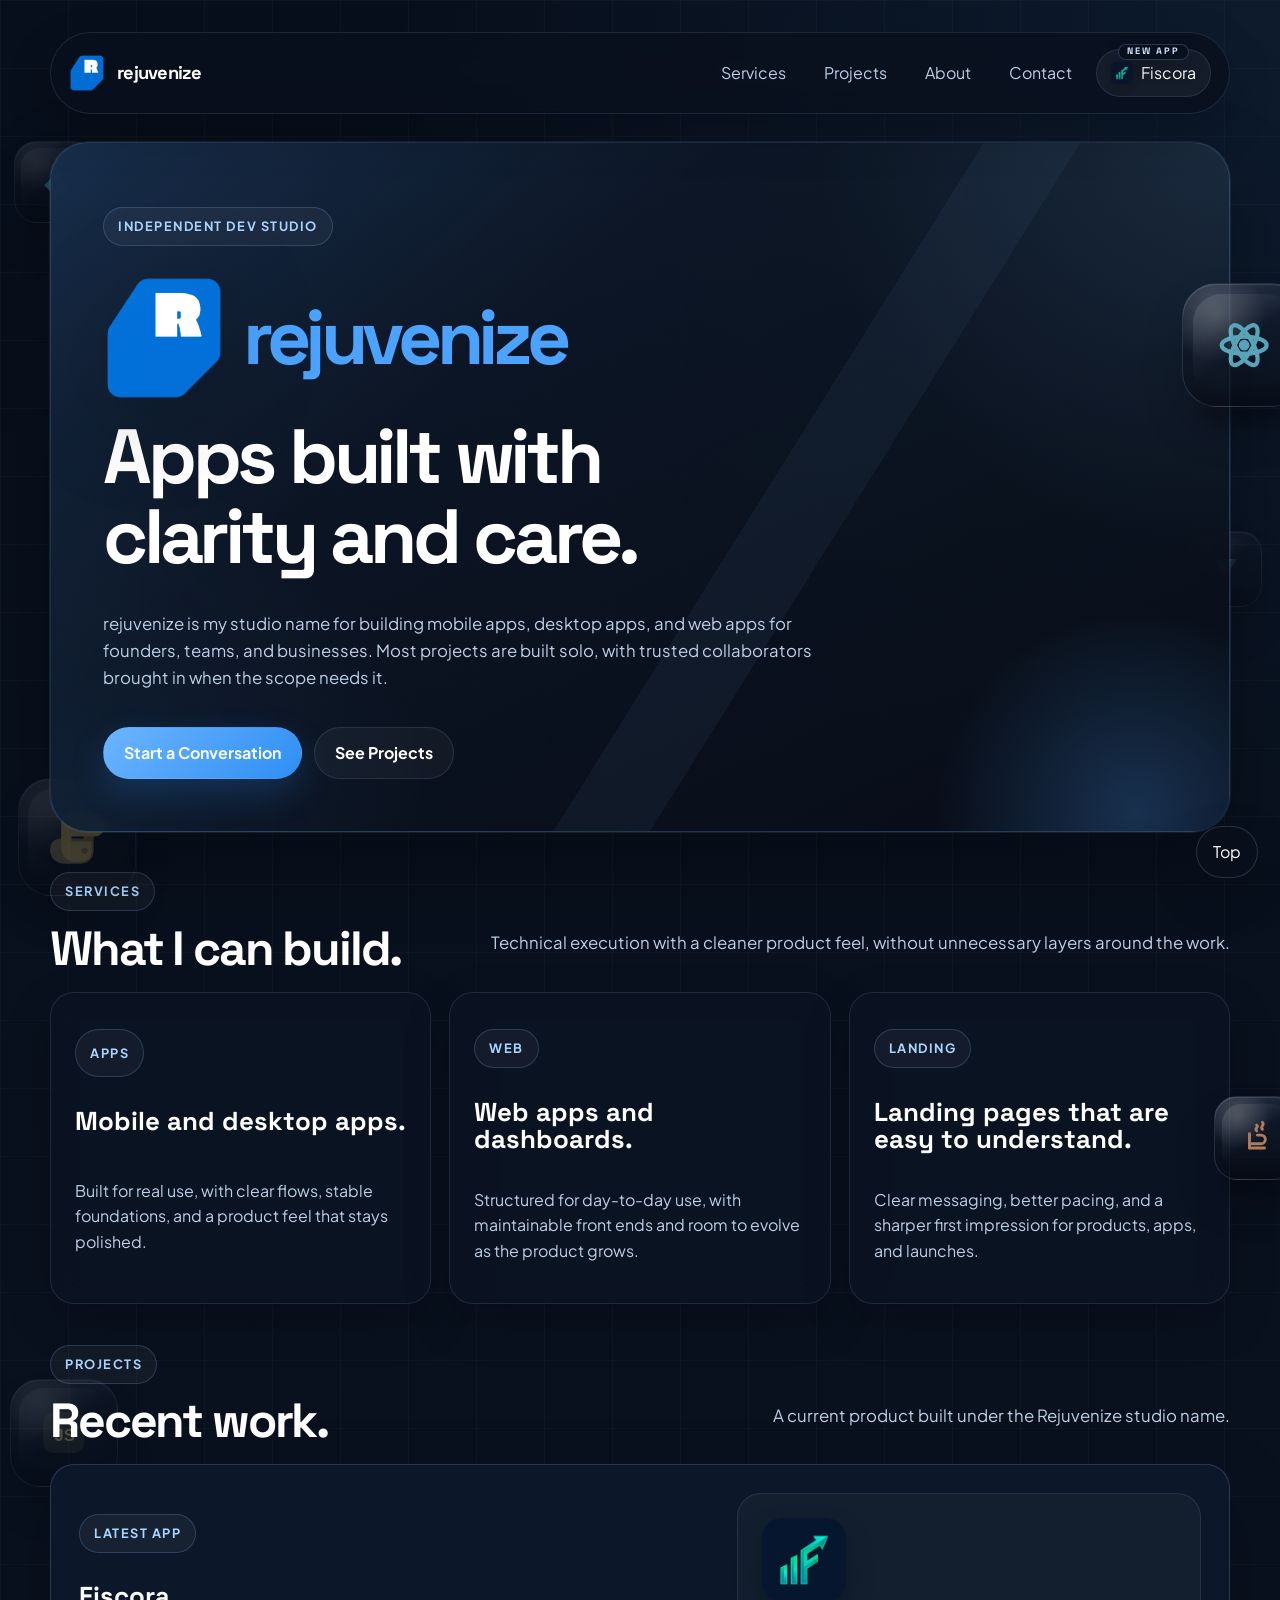
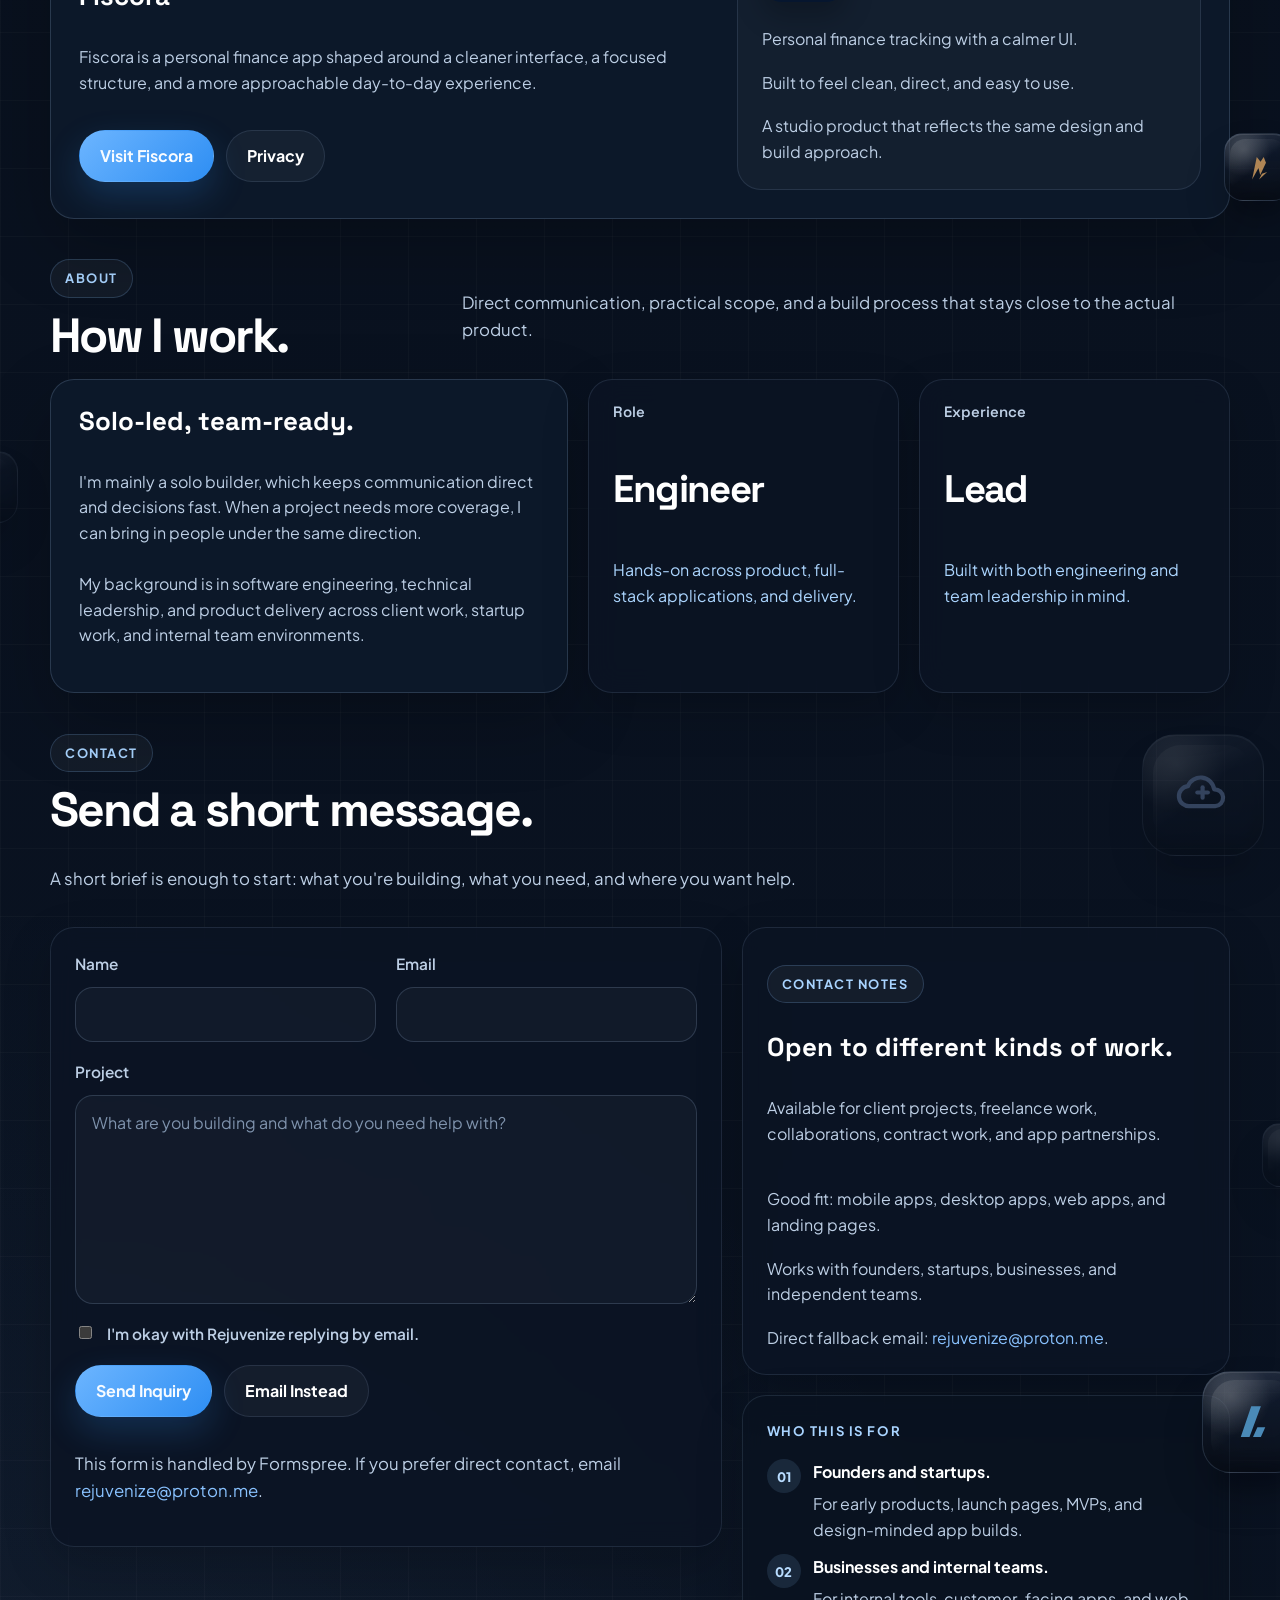
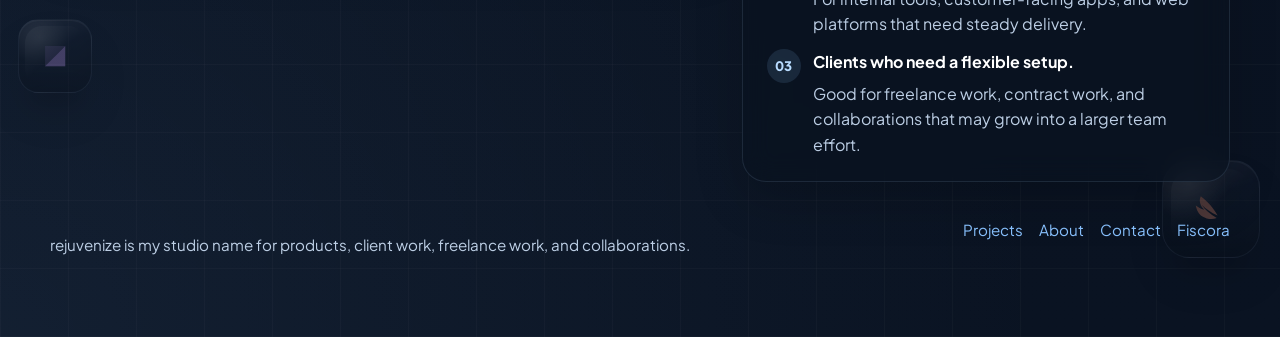
==== commit 51f9125f: "feat: add floating tech icons and enhance layout for improved visual engagement" ====
--- a/index.html
+++ b/index.html
@@ -7,7 +7,7 @@
   <meta name="description" content="rejuvenize is an indie-focused dev studio building mobile apps, desktop apps, and web apps for founders, teams, and businesses.">
   <meta name="google-site-verification" content="tuWBf2UiYq0NSJHIGPPIli4gIiateKBWPWQjrOWc-LE" />
 
-  <title>rejuvenize</title>
+  <title>rejuvenize | Independent Dev Studio</title>
   <link rel="icon" type="image/png" sizes="16x16" href="./icons/favicon-16.png">
   <link rel="icon" type="image/png" sizes="32x32" href="./icons/favicon-32.png">
   <link rel="apple-touch-icon" sizes="180x180" href="./icons/apple-touch-icon.png">
@@ -15,6 +15,80 @@
   <link rel="stylesheet" href="./css/theme.css">
 </head>
 <body class="landing-page" id="top">
+  <svg class="tech-icon-defs" aria-hidden="true" focusable="false">
+    <symbol id="tech-flutter" viewBox="0 0 64 64">
+      <path d="M16 36 33 19h12L28 36zm0 0 12 12h12L28 36zm16 0 8-8 12 12-8 8z" fill="currentColor"/>
+    </symbol>
+    <symbol id="tech-react" viewBox="0 0 64 64">
+      <g fill="none" stroke="currentColor" stroke-width="4">
+        <ellipse cx="32" cy="32" rx="21" ry="8"/>
+        <ellipse cx="32" cy="32" rx="21" ry="8" transform="rotate(60 32 32)"/>
+        <ellipse cx="32" cy="32" rx="21" ry="8" transform="rotate(-60 32 32)"/>
+      </g>
+      <circle cx="32" cy="32" r="5" fill="currentColor"/>
+    </symbol>
+    <symbol id="tech-vue" viewBox="0 0 64 64">
+      <path d="M12 17h14l6 10 6-10h14L32 50z" fill="currentColor" opacity="0.38"/>
+      <path d="M20 17h8l4 7 4-7h8L32 39z" fill="currentColor"/>
+    </symbol>
+    <symbol id="tech-python" viewBox="0 0 64 64">
+      <path d="M33 8c-11 0-15 4-15 12v8h20v5H15c-6 0-10 5-10 11 0 10 8 14 17 14h11c9 0 15-5 15-13V22c0-8-6-14-15-14Zm-8 8a3 3 0 1 1 0 6 3 3 0 0 1 0-6Z" fill="currentColor" opacity="0.68"/>
+      <path d="M31 56c11 0 15-4 15-12v-8H26v-5h23c6 0 10-5 10-11 0-10-8-14-17-14H31c-9 0-15 5-15 13v23c0 8 6 14 15 14Zm8-8a3 3 0 1 1 0-6 3 3 0 0 1 0 6Z" fill="currentColor"/>
+    </symbol>
+    <symbol id="tech-java" viewBox="0 0 64 64">
+      <g fill="none" stroke="currentColor" stroke-width="4" stroke-linecap="round" stroke-linejoin="round">
+        <path d="M23 46h21"/>
+        <path d="M23 40h16a6 6 0 0 0 0-12h-5"/>
+        <path d="M23 26v20"/>
+        <path d="M33 14c4 3-4 5 0 8"/>
+        <path d="M41 10c4 4-4 6 0 10"/>
+      </g>
+    </symbol>
+    <symbol id="tech-javascript" viewBox="0 0 64 64">
+      <rect x="12" y="12" width="40" height="40" rx="9" fill="currentColor" opacity="0.18" stroke="currentColor" stroke-width="4"/>
+      <text x="22" y="41" fill="currentColor" font-family="Arial, sans-serif" font-size="18" font-weight="700">JS</text>
+    </symbol>
+    <symbol id="tech-firebase" viewBox="0 0 64 64">
+      <path d="M21 53 29 14l8 10-16 29Zm10-24 10-15 4 10-10 21Zm2 24 5-10 9-3-14 13Z" fill="currentColor"/>
+    </symbol>
+    <symbol id="tech-supabase" viewBox="0 0 64 64">
+      <path d="M42 10c4 0 6 5 3 8L28 40c-2 3 0 8 4 8h10l-6 6H26c-8 0-12-9-7-15L35 18c2-3 0-8-4-8H21l6-6z" fill="currentColor"/>
+    </symbol>
+    <symbol id="tech-gcp" viewBox="0 0 64 64">
+      <g fill="none" stroke="currentColor" stroke-width="4" stroke-linecap="round" stroke-linejoin="round">
+        <path d="M20 43h24a8 8 0 1 0-1-16 13 13 0 0 0-25-3 9 9 0 0 0 2 19Z"/>
+        <path d="M27 30h10"/>
+        <path d="M32 25v10"/>
+      </g>
+    </symbol>
+    <symbol id="tech-aws" viewBox="0 0 64 64">
+      <text x="16" y="31" fill="currentColor" font-family="Arial, sans-serif" font-size="16" font-weight="700">aws</text>
+      <path d="M18 43c8 5 20 5 28 0" fill="none" stroke="currentColor" stroke-width="4" stroke-linecap="round"/>
+    </symbol>
+    <symbol id="tech-azure" viewBox="0 0 64 64">
+      <path d="M18 49 30 14h11L28 49zm14 0 5-11h9L41 49z" fill="currentColor"/>
+    </symbol>
+    <symbol id="tech-kotlin" viewBox="0 0 64 64">
+      <path d="M16 16h32L32 32 48 48H16Z" fill="currentColor" opacity="0.34"/>
+      <path d="M16 48 32 32 48 16v32z" fill="currentColor"/>
+    </symbol>
+    <symbol id="tech-swift" viewBox="0 0 64 64">
+      <path d="M20 17c9 7 15 14 20 23-8-4-14-8-19-13 4 6 10 11 18 16-6 2-12 1-17-2-5-3-7-8-8-13 3 2 6 4 10 5-4-4-7-10-4-16z" fill="currentColor"/>
+    </symbol>
+  </svg>
+
+  <div class="tech-float-layer tech-float-layer-back" aria-hidden="true">
+    <span class="tech-float tech-float-1 is-flutter"><svg viewBox="0 0 64 64"><use href="#tech-flutter"></use></svg></span>
+    <span class="tech-float tech-float-3 is-vue"><svg viewBox="0 0 64 64"><use href="#tech-vue"></use></svg></span>
+    <span class="tech-float tech-float-4 is-python"><svg viewBox="0 0 64 64"><use href="#tech-python"></use></svg></span>
+    <span class="tech-float tech-float-6 is-javascript"><svg viewBox="0 0 64 64"><use href="#tech-javascript"></use></svg></span>
+    <span class="tech-float tech-float-8 is-supabase"><svg viewBox="0 0 64 64"><use href="#tech-supabase"></use></svg></span>
+    <span class="tech-float tech-float-9 is-gcp"><svg viewBox="0 0 64 64"><use href="#tech-gcp"></use></svg></span>
+    <span class="tech-float tech-float-10 is-aws"><svg viewBox="0 0 64 64"><use href="#tech-aws"></use></svg></span>
+    <span class="tech-float tech-float-12 is-kotlin"><svg viewBox="0 0 64 64"><use href="#tech-kotlin"></use></svg></span>
+    <span class="tech-float tech-float-13 is-swift"><svg viewBox="0 0 64 64"><use href="#tech-swift"></use></svg></span>
+  </div>
+
   <main class="site-shell">
     <header class="topbar surface-card">
       <a class="mini-brand" href="#top" aria-label="rejuvenize home">
@@ -57,46 +131,11 @@
         <h1 id="hero-title">Apps built with clarity and care.</h1>
         <p class="lede">rejuvenize is my studio name for building mobile apps, desktop apps, and web apps for founders, teams, and businesses. Most projects are built solo, with trusted collaborators brought in when the scope needs it.</p>
 
-        <div class="pill-row" aria-label="Studio focus areas">
-          <span class="tag">Flutter</span>
-          <span class="tag">React</span>
-          <span class="tag">Vue</span>
-          <span class="tag">Python</span>
-        </div>
-
         <div class="action-row">
           <a class="button-primary" href="#contact">Start a Conversation</a>
           <a class="button-secondary" href="#projects">See Projects</a>
         </div>
       </div>
-
-      <aside class="surface-card hero-panel signal-panel" aria-labelledby="fit-title">
-        <p class="signal-label" id="fit-title">Who this is for</p>
-
-        <ul class="signal-list">
-          <li>
-            <span>01</span>
-            <div>
-              <strong>Founders and startups.</strong>
-              <p>For early products, launch pages, MVPs, and design-minded app builds.</p>
-            </div>
-          </li>
-          <li>
-            <span>02</span>
-            <div>
-              <strong>Businesses and internal teams.</strong>
-              <p>For internal tools, customer-facing apps, and web platforms that need steady delivery.</p>
-            </div>
-          </li>
-          <li>
-            <span>03</span>
-            <div>
-              <strong>Clients who need a flexible setup.</strong>
-              <p>Good for freelance work, contract work, and collaborations that may grow into a larger team effort.</p>
-            </div>
-          </li>
-        </ul>
-      </aside>
     </section>
 
     <section class="section" id="services" aria-labelledby="services-title">
@@ -241,16 +280,46 @@
           <p class="form-note">This form is handled by Formspree. If you prefer direct contact, email <a href="mailto:rejuvenize@proton.me">rejuvenize@proton.me</a>.</p>
         </form>
 
-        <aside class="surface-card contact-panel" aria-labelledby="contact-notes-title">
-          <p class="tag">Contact Notes</p>
-          <h3 id="contact-notes-title">Open to different kinds of work.</h3>
-          <p>Available for client projects, freelance work, collaborations, contract work, and app partnerships.</p>
-          <ul class="contact-list">
-            <li>Good fit: mobile apps, desktop apps, web apps, and landing pages.</li>
-            <li>Works with founders, startups, businesses, and independent teams.</li>
-            <li>Direct fallback email: <a href="mailto:rejuvenize@proton.me">rejuvenize@proton.me</a>.</li>
-          </ul>
-        </aside>
+        <div class="contact-sidebar">
+          <aside class="surface-card contact-panel" aria-labelledby="contact-notes-title">
+            <p class="tag">Contact Notes</p>
+            <h3 id="contact-notes-title">Open to different kinds of work.</h3>
+            <p>Available for client projects, freelance work, collaborations, contract work, and app partnerships.</p>
+            <ul class="contact-list">
+              <li>Good fit: mobile apps, desktop apps, web apps, and landing pages.</li>
+              <li>Works with founders, startups, businesses, and independent teams.</li>
+              <li>Direct fallback email: <a href="mailto:rejuvenize@proton.me">rejuvenize@proton.me</a>.</li>
+            </ul>
+          </aside>
+
+          <aside class="surface-card hero-panel signal-panel" aria-labelledby="fit-title">
+            <p class="signal-label" id="fit-title">Who this is for</p>
+
+            <ul class="signal-list">
+              <li>
+                <span>01</span>
+                <div>
+                  <strong>Founders and startups.</strong>
+                  <p>For early products, launch pages, MVPs, and design-minded app builds.</p>
+                </div>
+              </li>
+              <li>
+                <span>02</span>
+                <div>
+                  <strong>Businesses and internal teams.</strong>
+                  <p>For internal tools, customer-facing apps, and web platforms that need steady delivery.</p>
+                </div>
+              </li>
+              <li>
+                <span>03</span>
+                <div>
+                  <strong>Clients who need a flexible setup.</strong>
+                  <p>Good for freelance work, contract work, and collaborations that may grow into a larger team effort.</p>
+                </div>
+              </li>
+            </ul>
+          </aside>
+        </div>
       </div>
     </section>
 
@@ -265,6 +334,13 @@
       </div>
     </footer>
   </main>
+
+  <div class="tech-float-layer tech-float-layer-front" aria-hidden="true">
+    <span class="tech-float tech-float-2 is-react"><svg viewBox="0 0 64 64"><use href="#tech-react"></use></svg></span>
+    <span class="tech-float tech-float-5 is-java"><svg viewBox="0 0 64 64"><use href="#tech-java"></use></svg></span>
+    <span class="tech-float tech-float-7 is-firebase"><svg viewBox="0 0 64 64"><use href="#tech-firebase"></use></svg></span>
+    <span class="tech-float tech-float-11 is-azure"><svg viewBox="0 0 64 64"><use href="#tech-azure"></use></svg></span>
+  </div>
 
   <a class="back-to-top" href="#top" aria-label="Return to top">Top</a>
 
--- a/css/theme.css
+++ b/css/theme.css
@@ -52,12 +52,14 @@
 }
 
 body {
+  position: relative;
   min-height: 100vh;
   margin: 0;
   padding: 32px 20px 64px;
   color: var(--color-text);
   font-family: var(--font-body);
   line-height: 1.6;
+  overflow-x: clip;
   background:
     linear-gradient(rgba(255, 255, 255, 0.025) 1px, transparent 1px),
     linear-gradient(90deg, rgba(255, 255, 255, 0.025) 1px, transparent 1px),
@@ -134,6 +136,287 @@
 .site-shell {
   width: min(100%, var(--content-width));
   margin: 0 auto;
+  position: relative;
+  z-index: 2;
+}
+
+.tech-icon-defs {
+  position: absolute;
+  width: 0;
+  height: 0;
+  overflow: hidden;
+}
+
+.tech-float-layer {
+  position: absolute;
+  inset: 0;
+  overflow: hidden;
+  pointer-events: none;
+  perspective: 1200px;
+}
+
+.tech-float-layer-back {
+  z-index: 0;
+}
+
+.tech-float-layer-front {
+  z-index: 3;
+}
+
+.tech-float {
+  --float-size: 92px;
+  --float-rotate: 0deg;
+  --float-lift: 0px;
+  --float-travel: 12px;
+  --float-duration: 14s;
+  --float-delay: 0s;
+  position: absolute;
+  display: grid;
+  place-items: center;
+  width: var(--float-size);
+  aspect-ratio: 1;
+  border-radius: 28%;
+  color: var(--tech-color, #9ed0ff);
+  background:
+    linear-gradient(160deg, rgba(255, 255, 255, 0.18), rgba(255, 255, 255, 0.02) 42%),
+    radial-gradient(circle at 28% 24%, rgba(255, 255, 255, 0.26), transparent 38%),
+    linear-gradient(180deg, rgba(18, 30, 52, 0.96), rgba(7, 12, 22, 0.88));
+  border: 1px solid rgba(173, 204, 241, 0.22);
+  box-shadow:
+    inset 0 1px 0 rgba(255, 255, 255, 0.16),
+    inset 0 -14px 20px rgba(0, 0, 0, 0.24),
+    0 24px 44px rgba(0, 0, 0, 0.28);
+  transform-style: preserve-3d;
+  will-change: transform;
+  animation: tech-float var(--float-duration) ease-in-out infinite;
+  animation-delay: var(--float-delay);
+}
+
+.tech-float::before,
+.tech-float::after {
+  content: '';
+  position: absolute;
+  inset: 0;
+  border-radius: inherit;
+}
+
+.tech-float::before {
+  inset: 8%;
+  background: linear-gradient(140deg, rgba(255, 255, 255, 0.2), transparent 50%);
+  transform: translateZ(16px);
+}
+
+.tech-float::after {
+  inset: auto 12% -14%;
+  height: 18%;
+  border-radius: 50%;
+  background: rgba(3, 6, 12, 0.42);
+  filter: blur(8px);
+  transform: translateZ(-18px);
+}
+
+.tech-float svg {
+  width: 56%;
+  height: 56%;
+  transform: translateZ(24px);
+  filter: drop-shadow(0 12px 18px rgba(0, 0, 0, 0.28));
+}
+
+.tech-float-layer-back .tech-float {
+  opacity: 0.28;
+  filter: blur(0.2px) saturate(0.92);
+}
+
+.tech-float-layer-front .tech-float {
+  opacity: 0.68;
+}
+
+.is-flutter {
+  --tech-color: #62d6ff;
+}
+
+.is-react {
+  --tech-color: #7fe7ff;
+}
+
+.is-vue {
+  --tech-color: #6ee7b7;
+}
+
+.is-python {
+  --tech-color: #f3d06b;
+}
+
+.is-java {
+  --tech-color: #ffb27a;
+}
+
+.is-javascript {
+  --tech-color: #ffe66e;
+}
+
+.is-firebase {
+  --tech-color: #ffbd6f;
+}
+
+.is-supabase {
+  --tech-color: #66f2b4;
+}
+
+.is-gcp {
+  --tech-color: #9dc0ff;
+}
+
+.is-aws {
+  --tech-color: #ffcb80;
+}
+
+.is-azure {
+  --tech-color: #6bc4ff;
+}
+
+.is-kotlin {
+  --tech-color: #c898ff;
+}
+
+.is-swift {
+  --tech-color: #ff946f;
+}
+
+.tech-float-1 {
+  top: 4%;
+  left: max(14px, calc(50% - 770px));
+  --float-size: 82px;
+  --float-rotate: -10deg;
+  --float-duration: 16s;
+}
+
+.tech-float-2 {
+  top: 8%;
+  right: clamp(-26px, calc(50% - 760px), 18px);
+  --float-size: 124px;
+  --float-rotate: 9deg;
+  --float-travel: 16px;
+  --float-lift: 18px;
+  --float-duration: 18s;
+  --float-delay: -5s;
+}
+
+.tech-float-3 {
+  top: 15%;
+  right: max(18px, calc(50% - 760px));
+  --float-size: 76px;
+  --float-rotate: -14deg;
+  --float-duration: 15s;
+  --float-delay: -2s;
+}
+
+.tech-float-4 {
+  top: 22%;
+  left: max(18px, calc(50% - 725px));
+  --float-size: 118px;
+  --float-rotate: 8deg;
+  --float-lift: -10px;
+  --float-duration: 17s;
+  --float-delay: -8s;
+}
+
+.tech-float-5 {
+  top: 31%;
+  right: clamp(-18px, calc(50% - 740px), 16px);
+  --float-size: 84px;
+  --float-rotate: 11deg;
+  --float-travel: 14px;
+  --float-duration: 15s;
+  --float-delay: -4s;
+}
+
+.tech-float-6 {
+  top: 39%;
+  left: max(10px, calc(50% - 765px));
+  --float-size: 108px;
+  --float-rotate: -8deg;
+  --float-duration: 19s;
+  --float-delay: -9s;
+}
+
+.tech-float-7 {
+  top: 49%;
+  right: clamp(-12px, calc(50% - 770px), 14px);
+  --float-size: 68px;
+  --float-rotate: 13deg;
+  --float-travel: 11px;
+  --float-duration: 14s;
+  --float-delay: -3s;
+}
+
+.tech-float-8 {
+  top: 58%;
+  left: clamp(-54px, calc(50% - 840px), 4px);
+  --float-size: 72px;
+  --float-rotate: -12deg;
+  --float-lift: 12px;
+  --float-duration: 17s;
+  --float-delay: -7s;
+}
+
+.tech-float-9 {
+  top: 66%;
+  right: max(16px, calc(50% - 760px));
+  --float-size: 122px;
+  --float-rotate: 9deg;
+  --float-duration: 20s;
+  --float-delay: -12s;
+}
+
+.tech-float-10 {
+  top: 77%;
+  right: clamp(-46px, calc(50% - 860px), 0px);
+  left: auto;
+  --float-size: 64px;
+  --float-rotate: 8deg;
+  --float-travel: 13px;
+  --float-duration: 15s;
+  --float-delay: -6s;
+}
+
+.tech-float-11 {
+  top: 84%;
+  right: clamp(-24px, calc(50% - 755px), 16px);
+  --float-size: 102px;
+  --float-rotate: -11deg;
+  --float-lift: 14px;
+  --float-duration: 18s;
+  --float-delay: -10s;
+}
+
+.tech-float-12 {
+  top: 91%;
+  left: max(18px, calc(50% - 700px));
+  --float-size: 74px;
+  --float-rotate: 10deg;
+  --float-duration: 14s;
+  --float-delay: -5s;
+}
+
+.tech-float-13 {
+  top: 95%;
+  right: max(20px, calc(50% - 745px));
+  --float-size: 98px;
+  --float-rotate: -13deg;
+  --float-duration: 18s;
+  --float-delay: -11s;
+}
+
+@keyframes tech-float {
+  0%,
+  100% {
+    transform: translate3d(0, 0, var(--float-lift)) rotateX(19deg) rotateY(-16deg) rotateZ(var(--float-rotate));
+  }
+
+  50% {
+    transform: translate3d(0, calc(var(--float-travel) * -1), var(--float-lift)) rotateX(13deg) rotateY(-9deg) rotateZ(calc(var(--float-rotate) + 4deg));
+  }
 }
 
 .site-shell,
@@ -445,11 +728,16 @@
 }
 
 .hero-grid {
-  grid-template-columns: minmax(0, 1.3fr) minmax(290px, 0.9fr);
-  align-items: stretch;
+  grid-template-columns: minmax(0, 1fr);
+  align-items: start;
+}
+
+.hero-copy {
+  max-width: 860px;
 }
 
 .hero-panel {
+  align-self: start;
   align-content: start;
   background: rgba(9, 18, 31, 0.68);
 }
@@ -495,12 +783,6 @@
   text-transform: uppercase;
 }
 
-.pill-row {
-  display: flex;
-  flex-wrap: wrap;
-  gap: 10px;
-}
-
 .lede,
 .section-copy,
 .form-note {
@@ -678,6 +960,12 @@
   align-items: start;
 }
 
+.contact-sidebar {
+  display: grid;
+  gap: 20px;
+  align-content: start;
+}
+
 .field-grid {
   grid-template-columns: repeat(2, minmax(0, 1fr));
 }
@@ -781,6 +1069,39 @@
 }
 
 @media (max-width: 980px) {
+  .tech-float-layer-front {
+    display: none;
+  }
+
+  .tech-float-layer-back .tech-float-3,
+  .tech-float-layer-back .tech-float-6,
+  .tech-float-layer-back .tech-float-9,
+  .tech-float-layer-back .tech-float-10,
+  .tech-float-layer-back .tech-float-13 {
+    display: none;
+  }
+
+  .tech-float {
+    --float-size: 74px;
+    opacity: 0.2;
+  }
+
+  .tech-float-1 {
+    top: 3%;
+    left: 12px;
+  }
+
+  .tech-float-4 {
+    top: 26%;
+    right: 12px;
+    left: auto;
+  }
+
+  .tech-float-12 {
+    top: 82%;
+    left: 12px;
+  }
+
   .hero-grid,
   .project-feature,
   .about-grid,
@@ -836,6 +1157,18 @@
 }
 
 @media (max-width: 720px) {
+  .tech-float-layer-back .tech-float-4,
+  .tech-float-layer-back .tech-float-12 {
+    display: none;
+  }
+
+  .tech-float-layer-back .tech-float-1 {
+    top: 2.5%;
+    left: 8px;
+    --float-size: 58px;
+    opacity: 0.14;
+  }
+
   body {
     padding: 20px 16px 40px;
     background-size: 48px 48px, 48px 48px, auto, auto, auto, auto;
@@ -878,4 +1211,10 @@
     min-height: 46px;
     padding: 10px 14px;
   }
+}
+
+@media (prefers-reduced-motion: reduce) {
+  .tech-float {
+    animation: none;
+  }
 }
